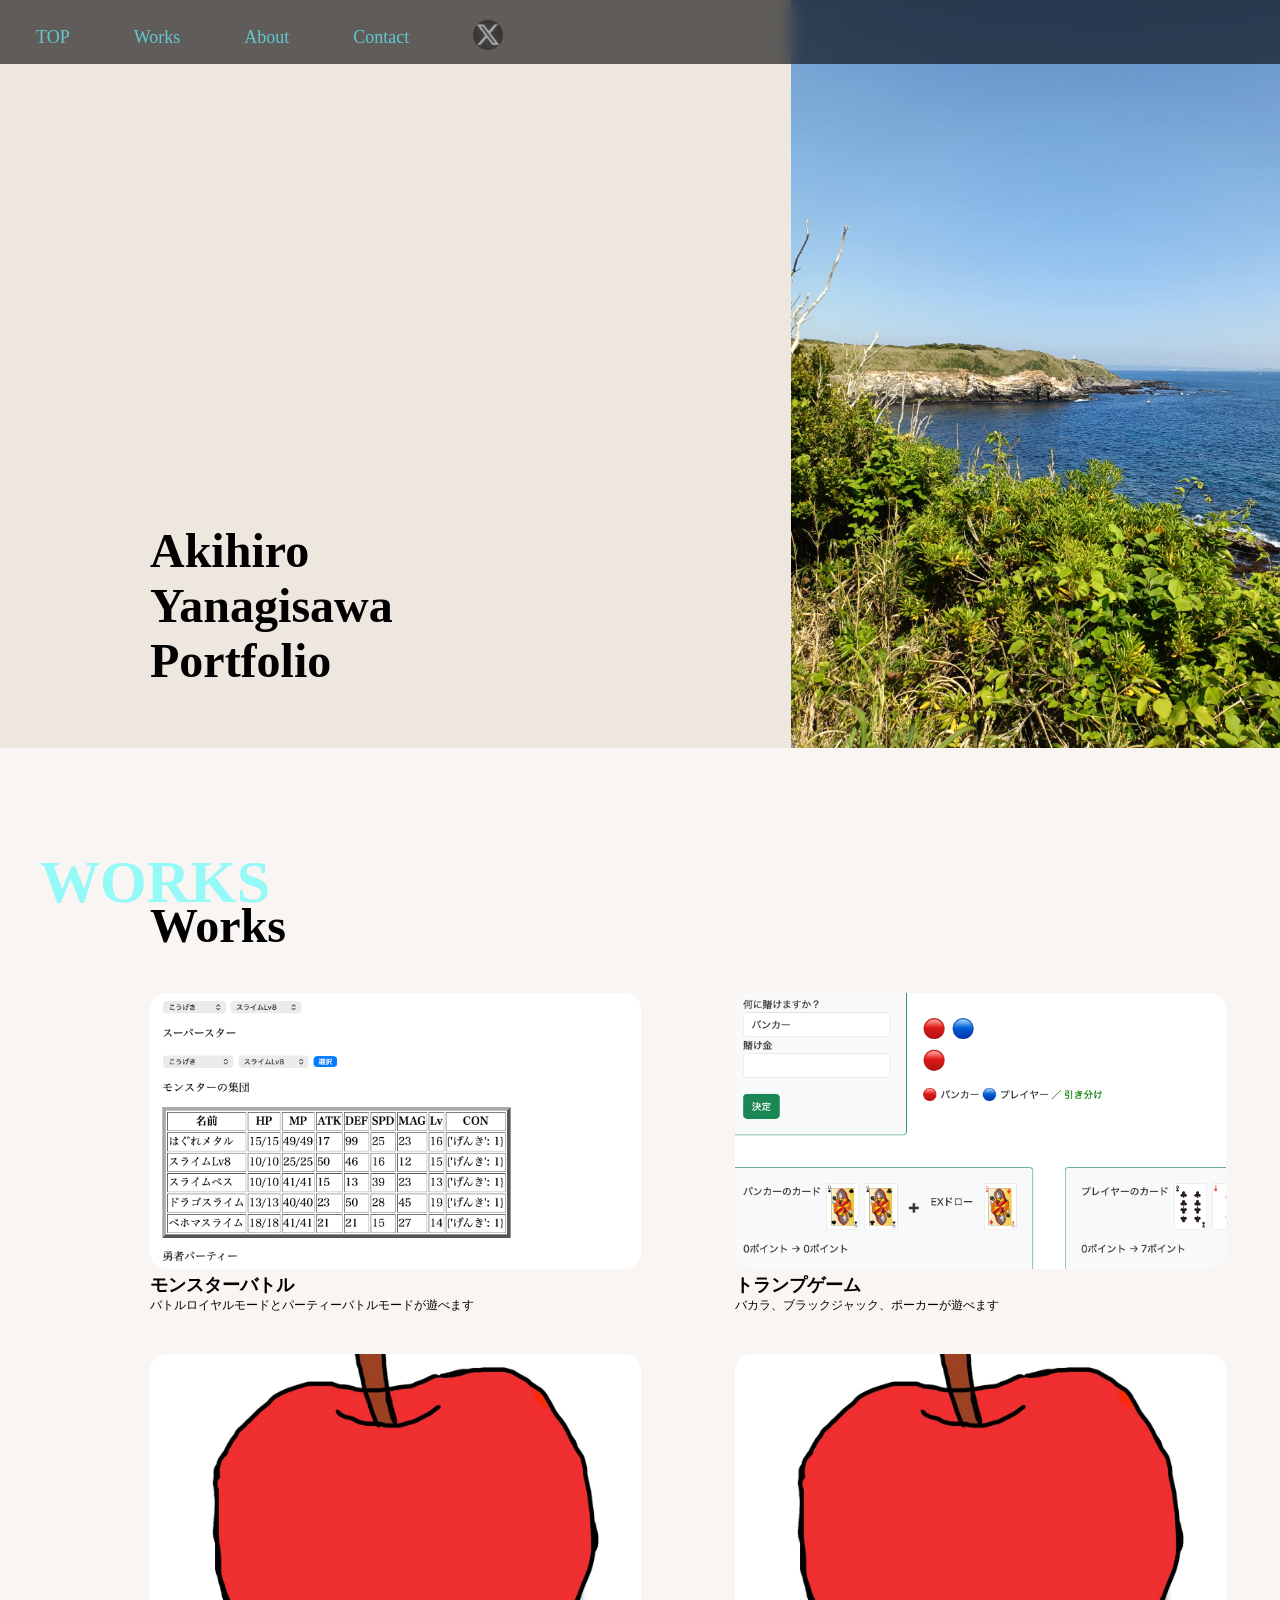
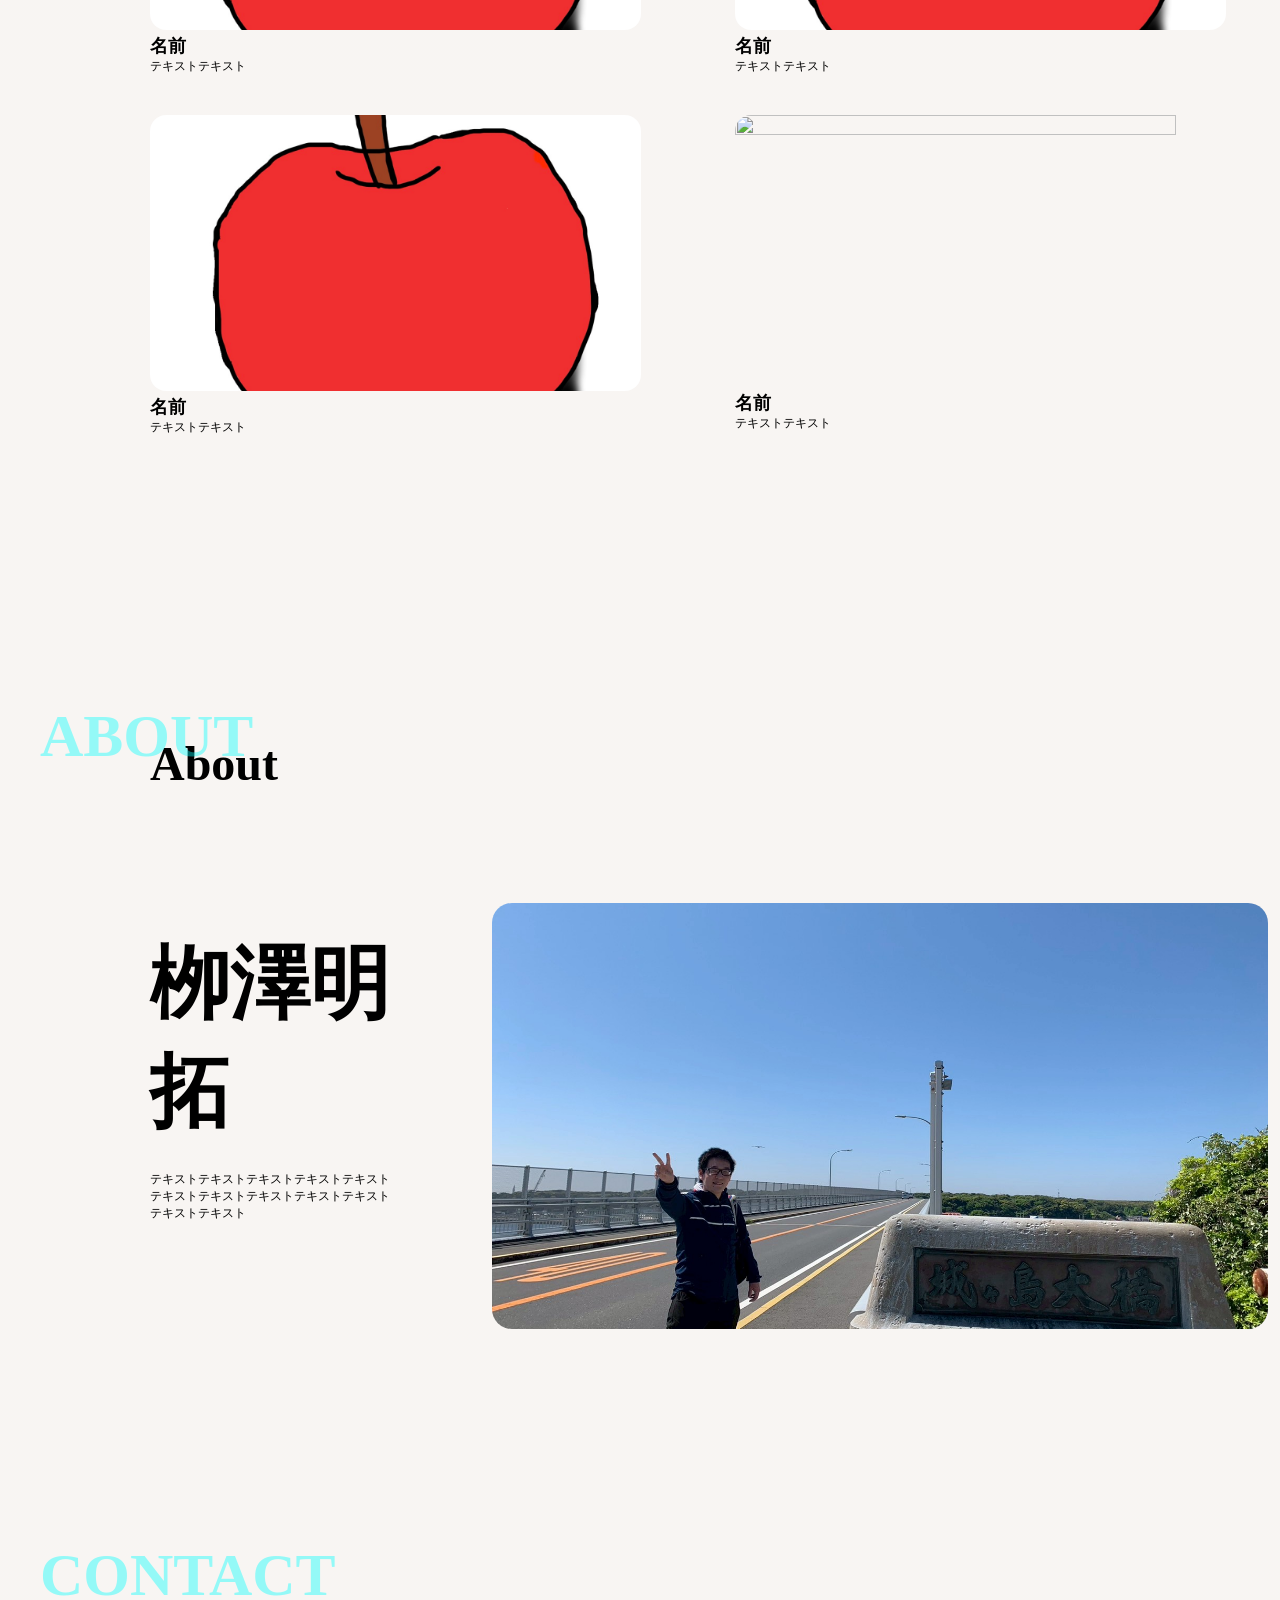
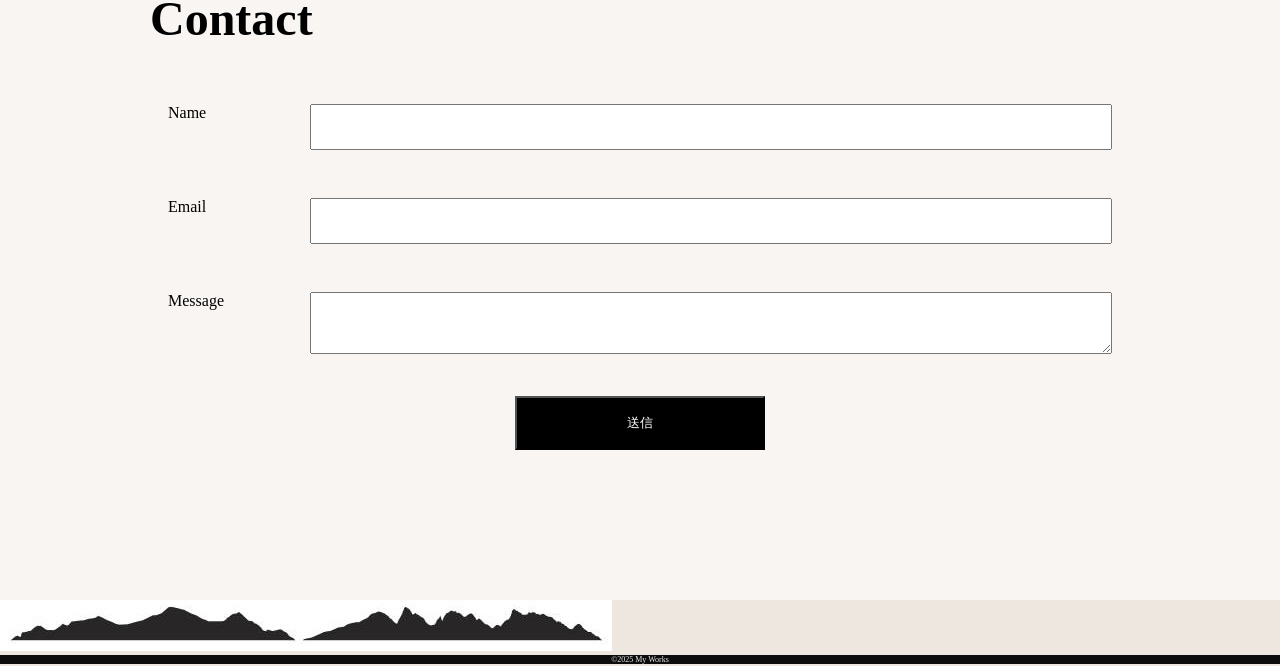
==== index.html @ 8e32cd4e "add my_works 2026/6/5/15:48" ====
<!DOCTYPE html>
<html lang="ja">
<head>
    <meta charset="UTF-8">
    <meta name="viewport" content="width=device-width, initial-scale=1.0">
    <title>Document</title>
    <link rel="stylesheet" href="style.css">
</head>
<body>
    <header>
        <nav>
            <ul>
                <div class="top">
                    <li><a href="#TOP">TOP</a></li>
                </div>
                <div class="works">
                    <li><a href="#WORKS">Works</a></li>
                </div>
                <div class="about">
                    <li><a href="#ABOUT">About</a></li>
                </div>
                <div class="contact">
                    <li><a href="#CONTACT">Contact</a></li>
                </div>
                <div>
                    <li><a href="#" target="_blank"><img src="img/GXt2hyzWMAAvO7R.jpg" alt=""></a></li>
                </div>
            </ul>
        </nav>
    </header>
    <main>
        <div class="main-visual" id="main-visual">
            <h1>Akihiro<br>Yanagisawa<br>Portfolio</h1>
            <img src="img/IMG20250430142106.jpg" alt="">
            
        </div>
        <div class="bg-wrapper">
            <div class="Works fadeIn fadeIn-up scrollin" id="WORKS">
                <h5>WORKS</h5>
                <h2>Works</h2>
                <div class="Works-content">
                    <div class="Works-item fadeIn fadeIn-left scrollin">
                        <a href="https://monster-battle-p2v7.onrender.com" target="_blank"></a>
                        <img src="img/image copy.png" alt="">
                        <h3>モンスターバトル</h3>
                        <p>バトルロイヤルモードとパーティーバトルモードが遊べます</p>
                    </div>
                    <div class="Works-item fadeIn fadeIn-left scrollin">
                        <a href="https://cards-app-6tfq.onrender.com" target="_blank"></a>
                        <img src="img/image.png" alt="">
                        <h3>トランプゲーム</h3>
                        <p>バカラ、ブラックジャック、ポーカーが遊べます</p>
                    </div>
                    <div class="Works-item fadeIn fadeIn-left scrollin">
                        <img src="img/506F97CD-2841-4FAF-911E-D04208996F5A_1_201_a.jpeg" alt="">
                        <h3>名前</h3>
                        <p>テキストテキスト</p>
                    </div>
                    <div class="Works-item fadeIn fadeIn-left scrollin">
                        <img src="img/506F97CD-2841-4FAF-911E-D04208996F5A_1_201_a.jpeg" alt="">
                        <h3>名前</h3>
                        <p>テキストテキスト</p>
                    </div>
                    <div class="Works-item fadeIn fadeIn-left scrollin">
                        <img src="img/506F97CD-2841-4FAF-911E-D04208996F5A_1_201_a.jpeg" alt="">
                        <h3>名前</h3>
                        <p>テキストテキスト</p>
                    </div>
                    <div class="Works-item fadeIn fadeIn-left scrollin">
                        <img src="img/506F97CD-2841-4FAF-911E-D04208996F5A_1_201_a.jpg" alt="">
                        <h3>名前</h3>
                        <p>テキストテキスト</p>
                    </div>
                </div>                      
            </div>
            <div class="About fadeIn fadeIn-up scrollin" id="ABOUT">
                <h5>ABOUT</h5>
                <h2>About</h2>
                <div class="About-content fadeIn fadeIn-up scrollin">
                    <div class="About-content-text">
                        <h4>栁澤明拓</h4>
                        <p>テキストテキストテキストテキストテキストテキストテキストテキストテキストテキストテキストテキスト</p>
                    </div>
                    <img src="img/1747067233507.jpg" alt="">                
                </div>
            </div>
            <div class ="Contact fadeIn fadeIn-up scrollin" id="CONTACT">
                <h5>CONTACT</h5>
                <h2>Contact</h2>
                <div class="contact-inner">
                    <form action="#" method="post">
                        <div class="contact-items">
                            <label for="name">Name</label>
                            <input type="text" name="name" id="name">
                        </div>
                        <div class="contact-items">
                            <label for="email">Email</label>
                            <input type="text" name="email" id="email">
                        </div>
                        <div class="contact-items">
                            <label for="message">Message</label>
                            <textarea name="message" id="message"></textarea>
                        </div>
                        <div class="contact-btn">
                            <input type="submit" value="送信">
                        </div>
                    </form>                
                </div>
            </div>
        </div>
    </main>
    <div>
        <img src="img/9C46F965-A8CF-4ADC-9F6F-3E58FFEF1695_4_5005_c.jpeg" alt="">
    </div>
    <footer>
        <span>©2025 My Works</span>
    </footer>
    <script src="https://code.jquery.com/jquery-3.7.0.min.js" integrity="sha256-2Pmvv0kuTBOenSvLm6bvfBSSHrUJ+3A7x6P5Ebd07/g=" crossorigin="anonymous"></script>
    <script src="portfolio.js" type="text/javascript"></script>
</body>
</html>
---- style.css ----
*{
    margin: 0;
    padding: 0;
    box-sizing: border-box;
    /* これで文字についてるデフォルトの余白を消せる */
}
/* main{
    background-image: url("pr00579.jpg");
    background-size: cover;
    background-position: center;
    background-attachment: fixed;
} */
/* main::before {
    content: "";
    position: fixed;
    inset: 0;
    background: url("pr00579.jpg") center / cover no-repeat;
    z-index: -1;
} */
/* .Works, .About, .Contact {
    background: rgba(0,0,0,0.6);
    backdrop-filter: blur(8px);
} */
/* .bg-wrapper {
    background: url("pr00579.jpg") center / cover no-repeat;
} */
.bg-wrapper {
    background:
      linear-gradient(
        rgba(255,255,255,0.6),
        rgba(255,255,255,0.6)
      ),
      url("pr00579.jpg") center / cover no-repeat;
}
body{
    background: #eee7e0;
    /* background: #cdd9d9; */
}
.main-visual{
    background: none;
    position: relative;
    width: 100%;
    display: flex;
    /* margin-bottom: 150px; */
    @media screen and (max-width: 768px){
        margin-bottom: 60px;
    }
    h1{
        flex: 0 0 61.8%;
        text-align: left;
        align-content: end;
        /* width: 100%; */
        font-size: 48px;
        font-family: caveat;
        margin-bottom: 60px;
        padding-left: 150px;
        @media screen and (max-width: 768px){          
            font-size: 18px;
            position: absolute;
            bottom: 0;
            left: 0;
            z-index: 1;
            padding-left: 40px;
            margin-bottom: 24px;
            color: #ffffff;
            text-shadow: 0 0 20px rgba(0, 0, 0, 1);
            /* background: aqua;
            opacity: 0.5; */
            /* background: rgba(0, 255, 255, 0.7); */
        }
    }
    img{
        flex: 0 0 38.2%;
        width: 100%;
        max-width: 561px;
        object-fit: cover;
        /* padding-right: 100px; */

        @media screen and (max-width: 768px){
            width: 100%;
            max-width: 600px;
            padding: 0;
        }
    }
    
    
}

.Works{
    position: relative;
    padding-top: 150px;
    text-align: left;
    padding-left: 150px;
    margin-bottom: 150px;
    @media screen and (max-width: 768px){
        padding-top: 60px;
        padding-left: 40px;
        margin-bottom: 100px;
    }
    h2{
        font-size: 48px;
        margin-bottom: 40px;
        @media screen and (max-width: 768px){
            font-size: 24px;
        }
    }
    h5{
        position: absolute;
        top: 100px;
        left: 40px;
        font-size: 60px;
        color: aqua;
        opacity: 0.4;
        @media screen and (max-width: 768px){
            font-size: 48px;
            top: 20px;
            left: -12px;
        }
    }

}
.Works-content{
    width: 100%;
    max-width: 1280px;
    display: grid;
    grid-template-columns: repeat(2,1fr);
    gap: 40px;
    @media screen and (max-width: 768px){
        display: flex;
        flex-direction: column;
    }
}
.Works-item{
    width: 100%;
    text-align: left;
    h3{
        font-size: 18px;
    }
    img{
        width: 90%;
        aspect-ratio: 16/9;
        object-fit: cover;
        border-radius: 16px;
        transition: 0.5s;
        @media screen and (max-width: 768px){
            width: 75%;
        }
    }
    img:hover{
        width: 92%;
        @media screen and (max-width: 768px){
            width: 80%;
        }
        /* @media screen and (max-width: 768px){
            width: ;
        } */
    }
    p{
        font-size: 12px;
    }
    a{
        position: absolute;
        inset: 0;
        text-decoration: none;
    }
}
.About{
    position: relative;
    padding-top: 150px;
    text-align: left;
    padding-left: 150px;
    margin-bottom: 100px;
    @media screen and (max-width: 768px){
        padding-top: 80px;
        padding-left: 40px;
        padding-right: 40px;
    }
    h2{
        font-size: 48px;
        @media screen and (max-width: 768px){
            font-size: 24px;
        }
    }
    h5{
        position: absolute;
        top: 120px;
        left: 40px;
        font-size: 60px;
        color: aqua;
        opacity: 0.4;
        line-height: 1;
        @media screen and (max-width: 768px){
            font-size: 48px;
            top: 52px;
            left: -12px;
        }
    }
}
.About-content{
    padding-top: 100px;
    width: 100%;
    max-width: 1280px;
    display: flex;
    gap: 80px;
    /* h4{  
        font-size: 80px;
    }
    p{        
        font-size: 12px;
    } */
    @media screen and (max-width: 768px){
        display: contents;
        padding-top: 40px;
        /* gap: 100px; */
    }
    img{
        padding: 12px;
        width: 100%;
        max-width: 800px;
        aspect-ratio: 16/9;
        object-fit: cover;
        border-radius: 32px;
        @media screen and (max-width: 768px){
            width: 100%;
            max-width: 600px;
        }
    }
}
.About-content-text{
    /* margin-top: -40px; */
    gap: 8px;
    h4{
        padding-top: 40px;
        font-size: 80px;
        @media screen and (max-width: 768px){
            padding-top: 24px;
            font-size: 20px;
        }
    }
    p{
        padding-top: 24px;
        /* text-align: left; */
        font-size: 12px;
        @media screen and (max-width: 768px){
            margin-bottom: 40px;
        }
    }
}
.Contact{
    position: relative;
    padding-top: 150px;
    text-align: left;
    padding-left: 150px;
    /* margin-bottom: 150px; */
    padding-bottom: 150px;
    padding-right: 150px;
    /* width: 92%; */
    max-width: 1600px;
    margin: 0 auto;
    @media screen and (max-width: 768px){
        padding-top: 60px;
        padding-left: 40px;
        padding-right: 40px;
    }
    h2{
        font-size: 48px;
        margin-bottom: 40px;
        @media screen and (max-width: 768px){
            font-size: 24px;
            margin-bottom: 12px;
        }
    }
    h5{
        position: absolute;
        top: 100px;
        left: 40px;
        font-size: 60px;
        color: aqua;
        opacity: 0.4;
        @media screen and (max-width: 768px){
            font-size: 48px;
            top: 20px;
            left: -12px;
        }
    }
}
.contact-items{
    padding: 18px;
    width: 100%;
    display: flex;
    margin-bottom: 12px;
    label{
        width: 15%;
    }
    input, textarea{
        width: 85%;
        padding: 12px;
        font-size: 16px;
        @media screen and (max-width: 768px){
            font-size: 8px;
            padding: 8px;
        }
    }
    textarea{
        resize: vertical;
    }
    @media screen and (max-width: 768px){
        flex-direction: column;
        label, input, textarea{
            width: 100%;
        }
    }
}
.contact-btn{
    margin-top: 24px;
    display: flex;
    justify-content: center;
    input{
        width: 25%;
        min-width: 250px;
        background: #000000;
        color: #ffffff;
        padding: 16px 0;

        transition: .2s;
        &:hover{
            color: #000000;
            background: #ffffff;
        }
    }
}

header{
    padding-top: 20px;
    padding-left: 36px;
    position: fixed;
    top: 0;
    left: 0;
    width: 100%;
    height: 64px;
    background: rgba(0, 0, 0, 0.6);
    backdrop-filter: blur(8px);
    z-index: 2;
    @media screen and (max-width: 768px){
        padding-top: 8px;
        padding-left: 12px;
    }
    nav{
        ul{
            display: flex;
            gap: 64px;
            list-style: none;
            align-items: center;           
            a{
                font-size: 18px;
                color: #64d2dc;
                opacity: 0.9;
                text-decoration: none;
                transition: font-size 0.5s;
                @media screen and (max-width: 768px){
                    font-size: 12px;
                }
            }
            a:hover{
                font-size: 24px;
            }
            img{
                width: 30px;
                border-radius: 16px;
                object-fit: cover;
                opacity: 0.5;
                transition: 0.3s;
            }
            img:hover{
                width: 36px;
            }
            @media screen and (max-width: 768px){
                gap: 20px;
                font-size: 20px;
            }

        }
    }
}



footer{
    width: 100%;
    background: #0c0c0c;
    text-align: center;
    font-size: 8px;
    color: #e9e9e9;
    /* margin-top: 160px; */
}

/* スクロールCSS */
.fadeIn {
	opacity: 0;
	transition-duration: 1000ms;
	transition-property: opacity, transform;
}

.fadeIn-up {
	transform: translate(0, 50px);
}

.fadeIn-down {
	transform: translate(0, -50px);
}

.fadeIn-left {
	transform: translate(-50px, 0);
}

.fadeIn-right {
	transform: translate(50px, 0);
}

.fadeIn.scrollin {
	opacity : 1;
	transform : translate(0, 0);
}

/* スクロールアニメーション */

.clipTo{
	transition-duration: 1000ms;
	transition-property: clip-path;
	transition-timing-function: cubic-bezier(.49,-.01,.01,.72);
}

.clipTo-right {
	clip-path: inset(0 100% 0 0);
}

.clipTo-bottom {
	clip-path: inset(0 0 100% 0);
}

.clipTo-left {
	clip-path: inset(0 0 0 100%);
}

.clipTo-top {
	clip-path: inset(100% 0 0 0);
}

.clipTo.scrollin {
	clip-path: inset(0 0 0 0);
}
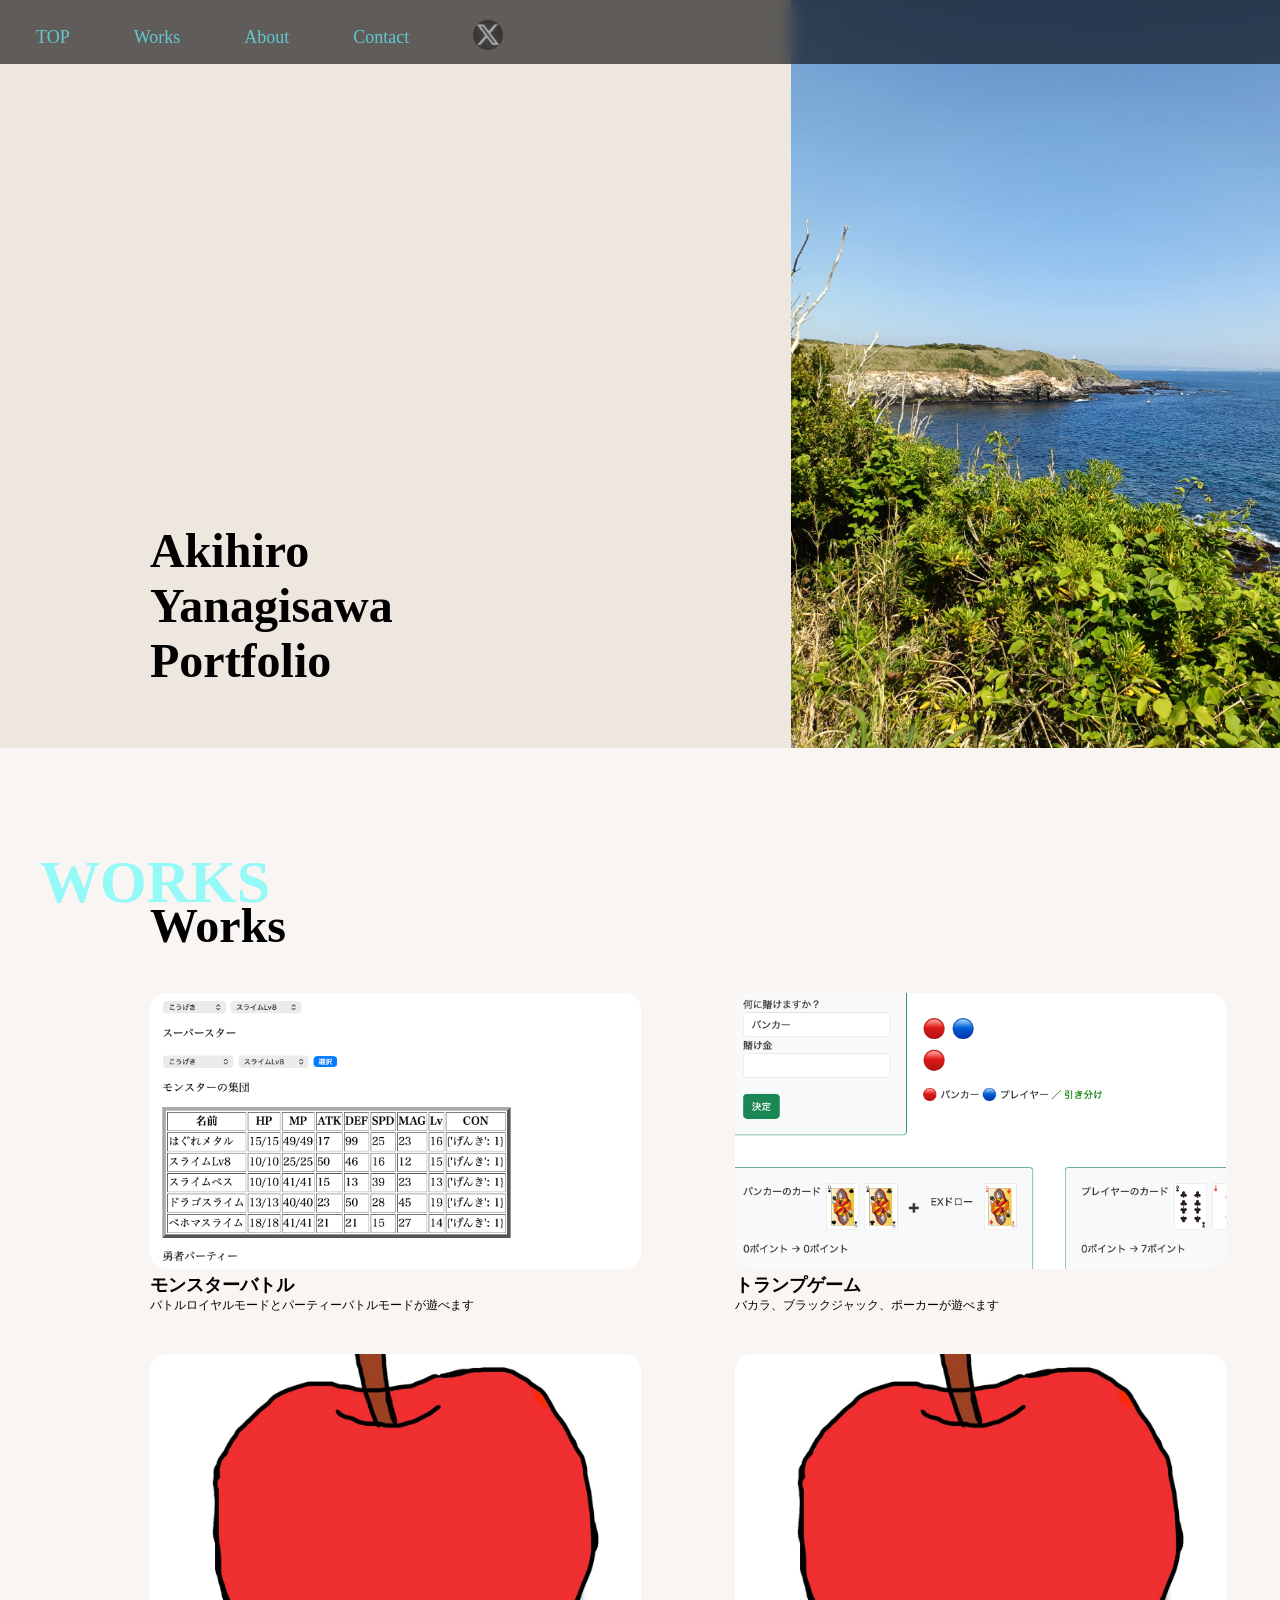
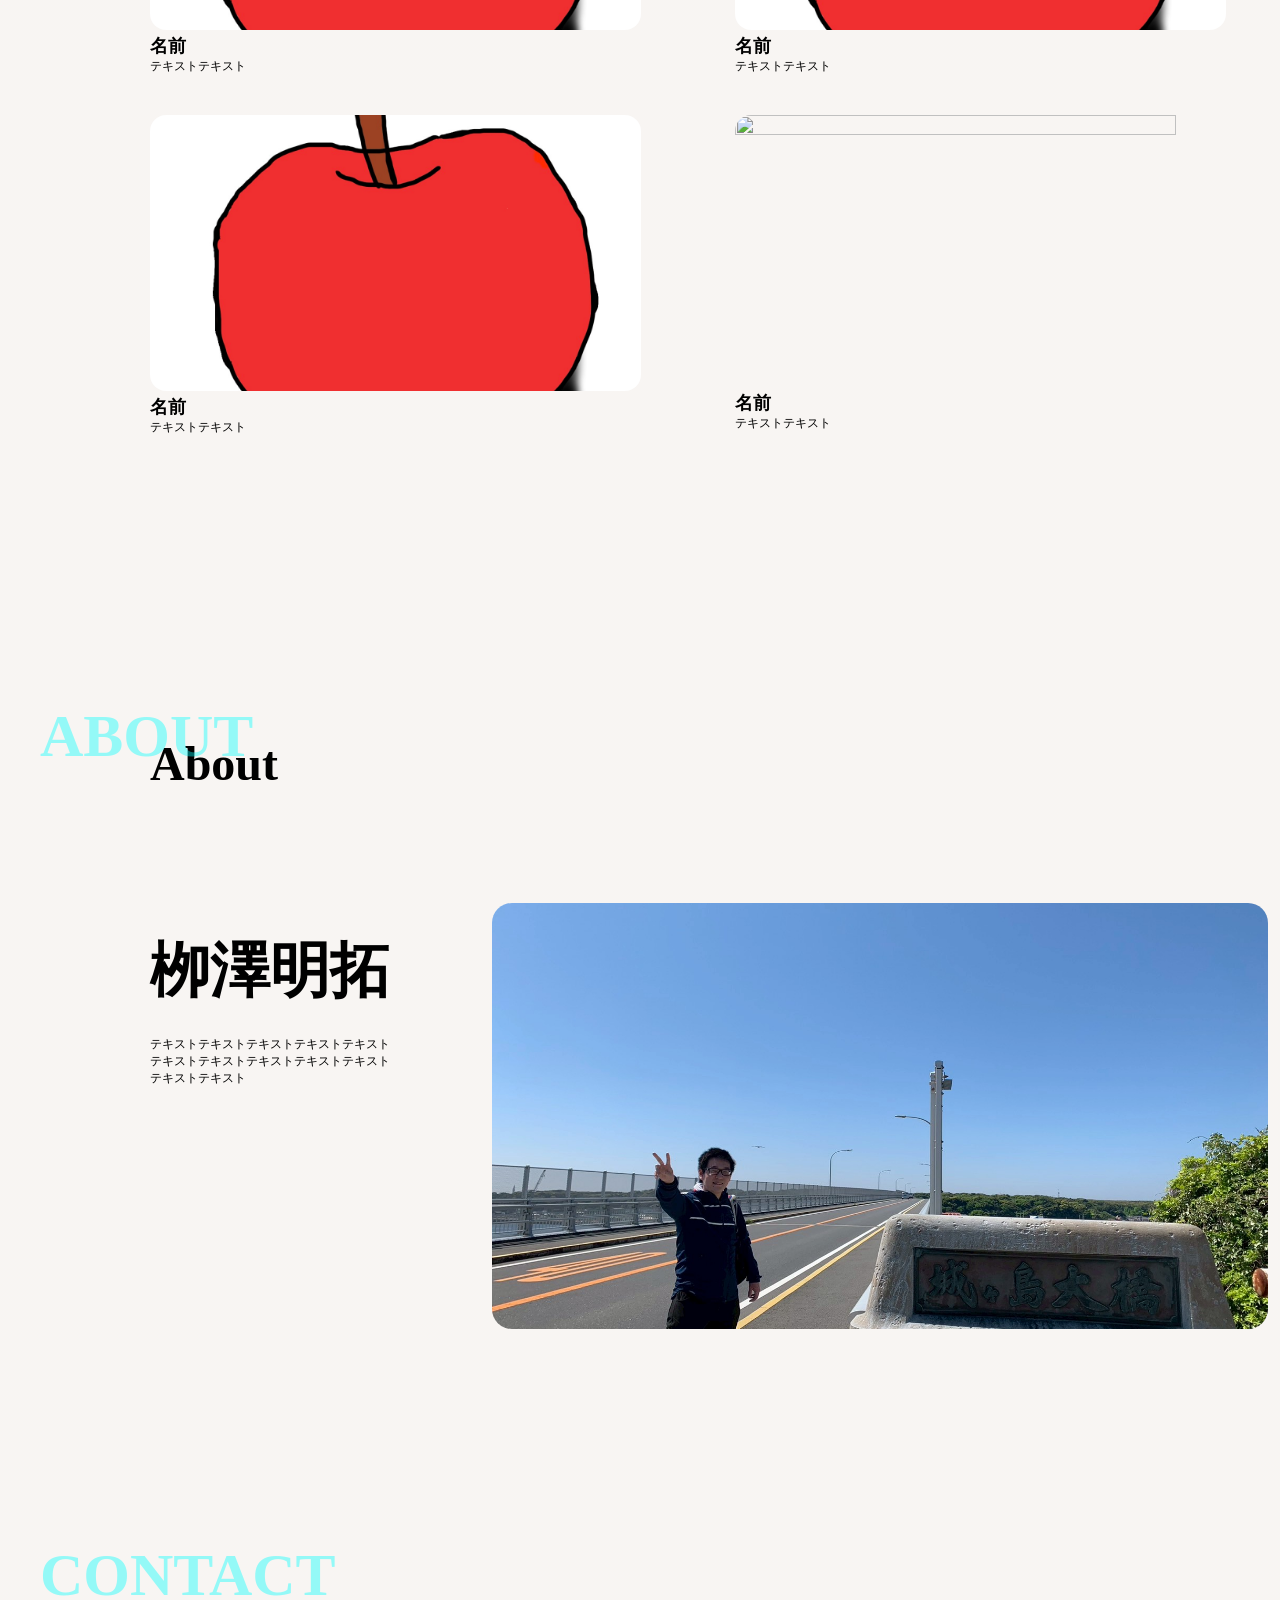
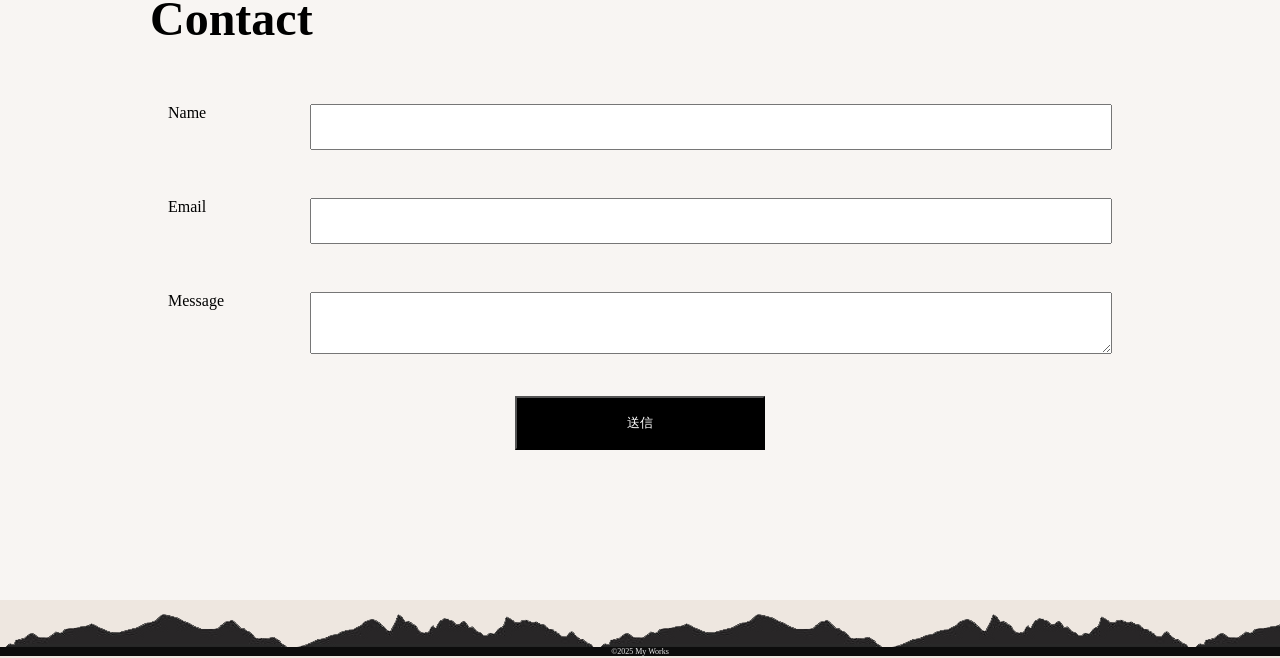
==== commit fafc0030: "add footer_img 2026/6/6/13:38" ====
--- a/index.html
+++ b/index.html
@@ -109,8 +109,10 @@
             </div>
         </div>
     </main>
-    <div>
-        <img src="img/9C46F965-A8CF-4ADC-9F6F-3E58FFEF1695_4_5005_c.jpeg" alt="">
+    <div id="footer-img">
+        <img src="img/Mts.png" alt="">
+        <img src="img/Mts.png" alt="">
+        <img src="img/Mts.png" alt="">
     </div>
     <footer>
         <span>©2025 My Works</span>
--- a/style.css
+++ b/style.css
@@ -231,7 +231,7 @@
     gap: 8px;
     h4{
         padding-top: 40px;
-        font-size: 80px;
+        font-size: 60px;
         @media screen and (max-width: 768px){
             padding-top: 24px;
             font-size: 20px;
@@ -383,7 +383,17 @@
     }
 }
 
-
+#footer-img{
+    width: 100%;
+    display: flex;
+    line-height: 0;
+    img{
+        width: 100%;
+        /* height: 300px; */
+        object-fit: cover;
+        display: block;
+    }
+}
 
 footer{
     width: 100%;
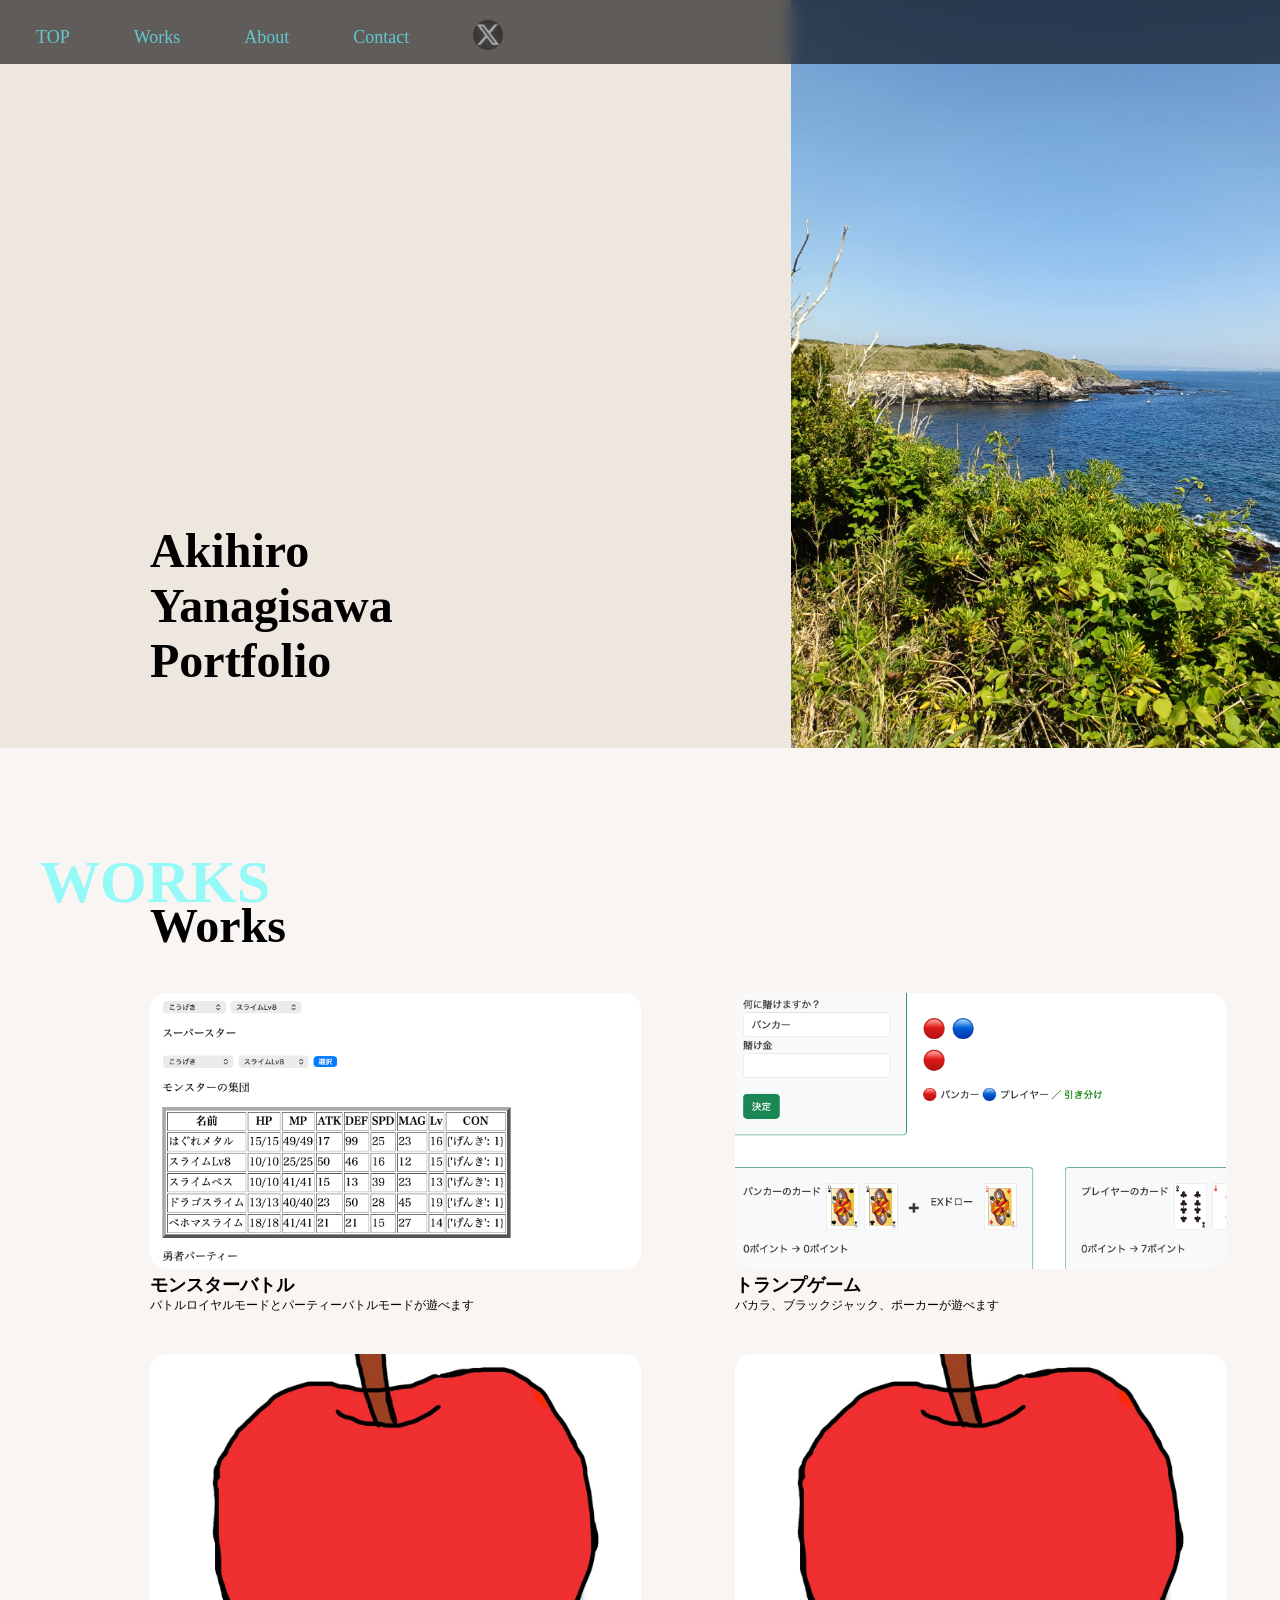
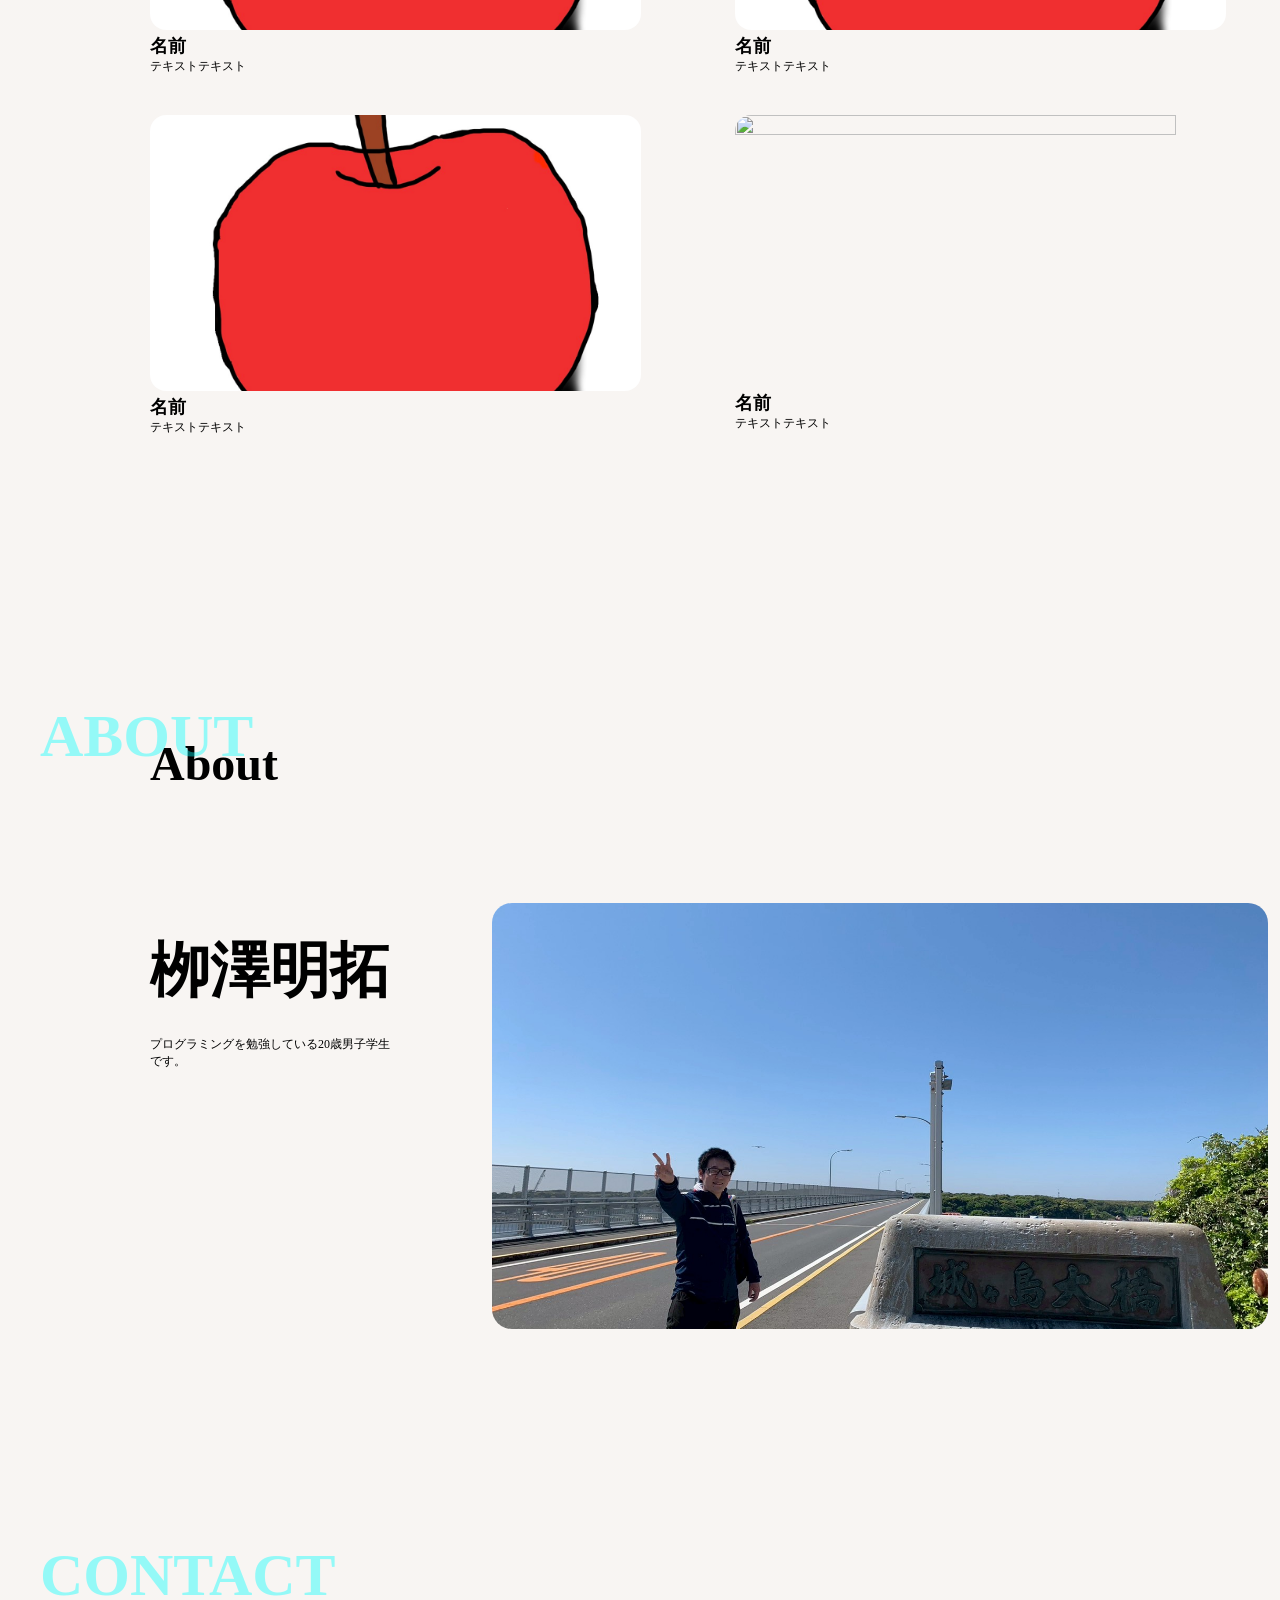
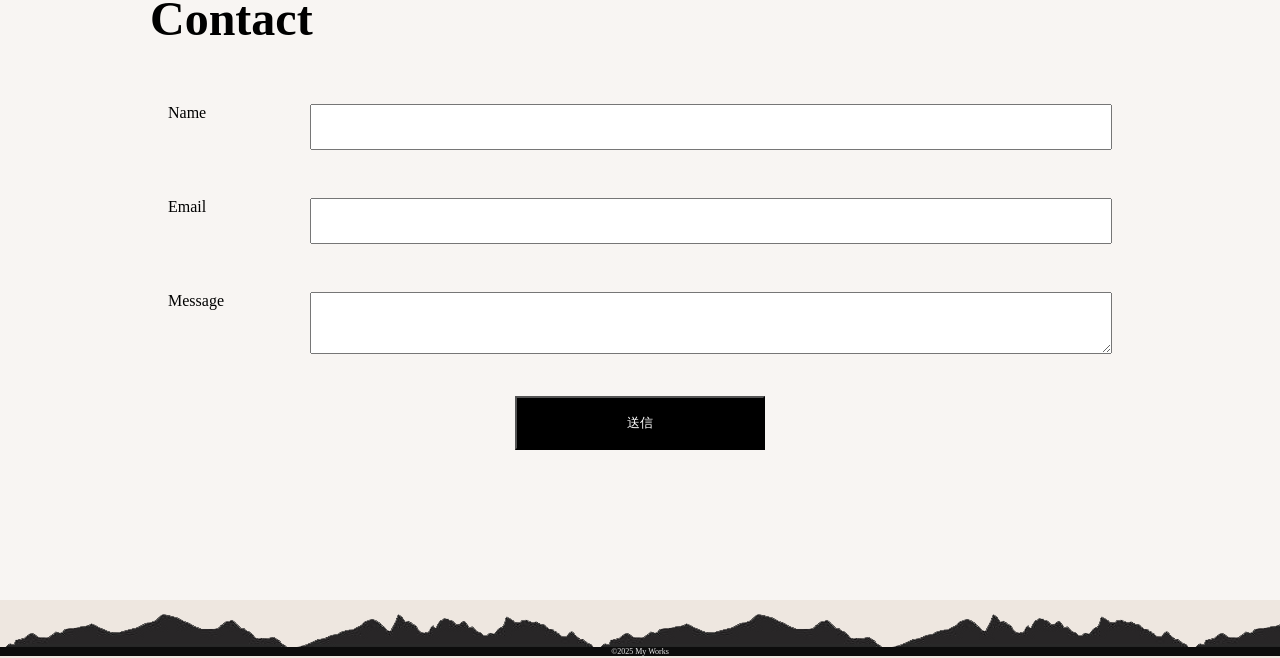
==== commit 5ddeabd3: "add some introduction 2026/6/9/16:41" ====
--- a/index.html
+++ b/index.html
@@ -79,7 +79,7 @@
                 <div class="About-content fadeIn fadeIn-up scrollin">
                     <div class="About-content-text">
                         <h4>栁澤明拓</h4>
-                        <p>テキストテキストテキストテキストテキストテキストテキストテキストテキストテキストテキストテキスト</p>
+                        <p>プログラミングを勉強している20歳男子学生です。</p>
                     </div>
                     <img src="img/1747067233507.jpg" alt="">                
                 </div>
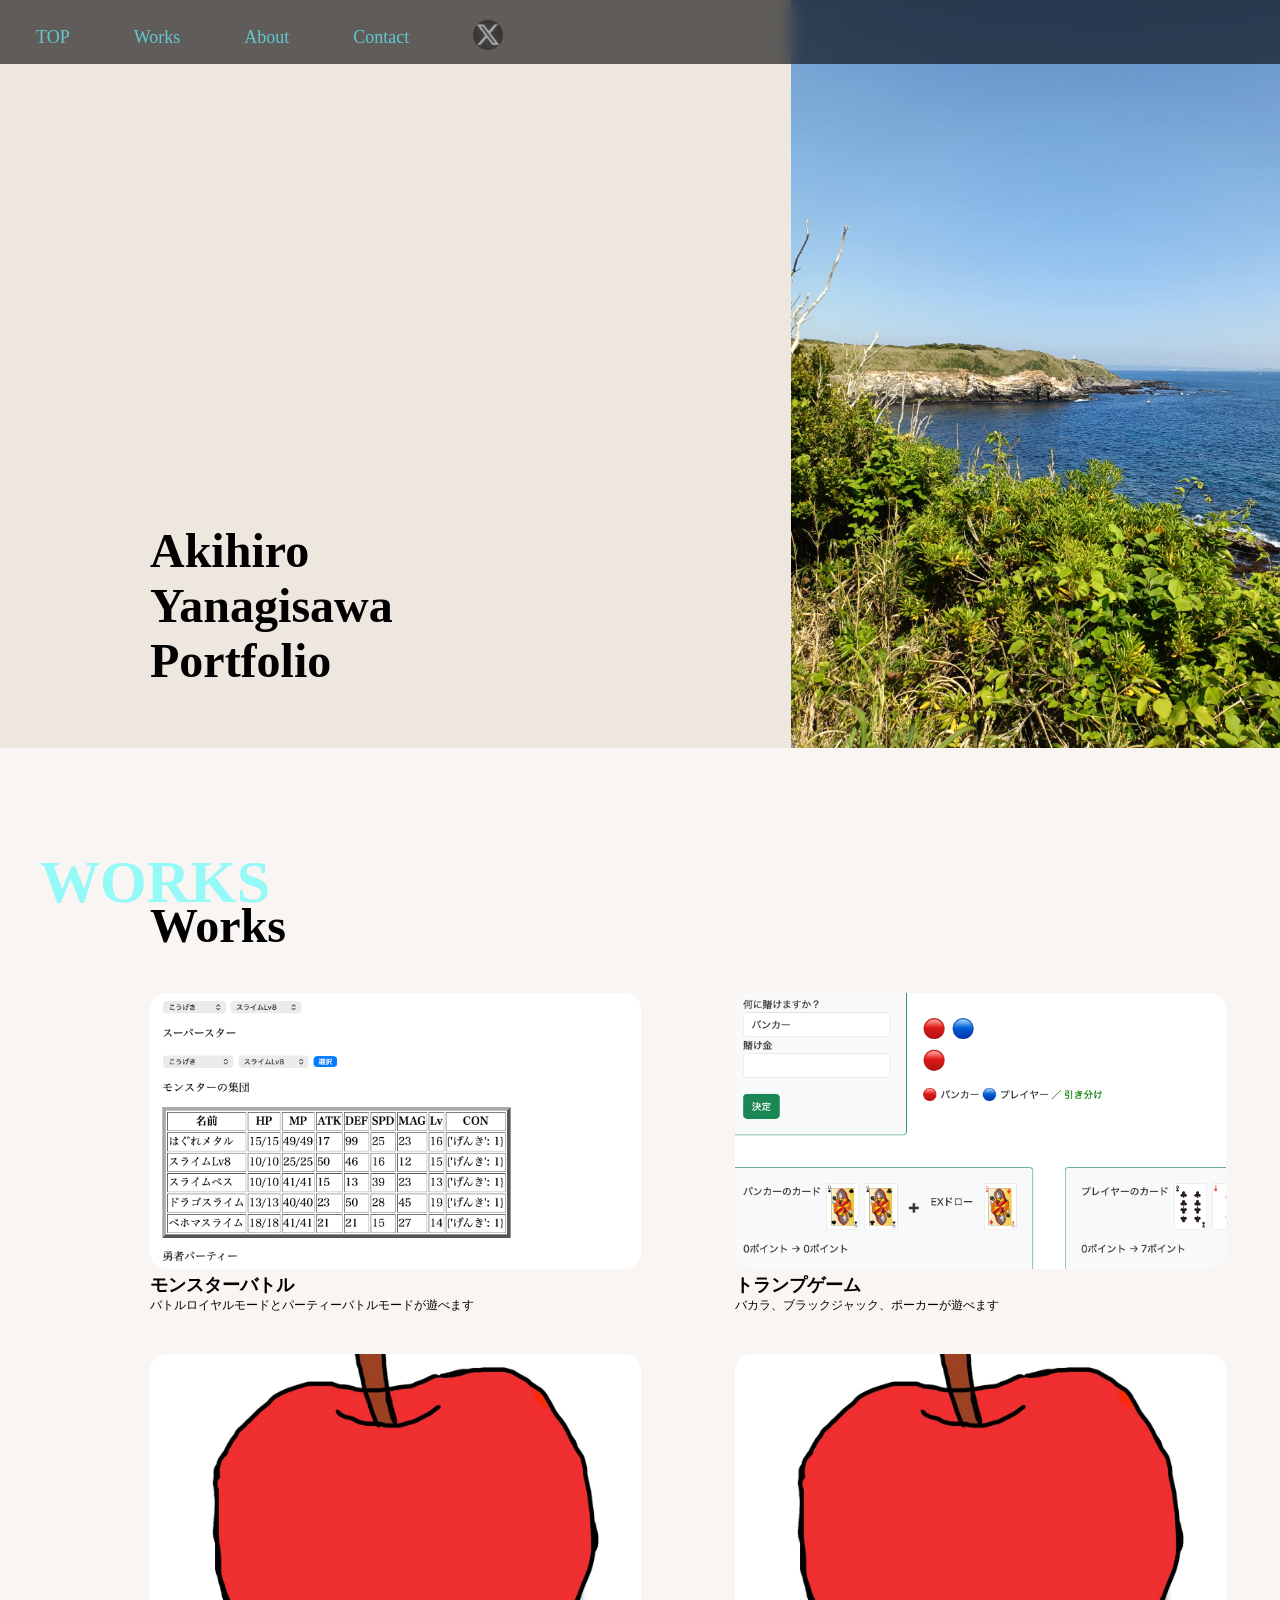
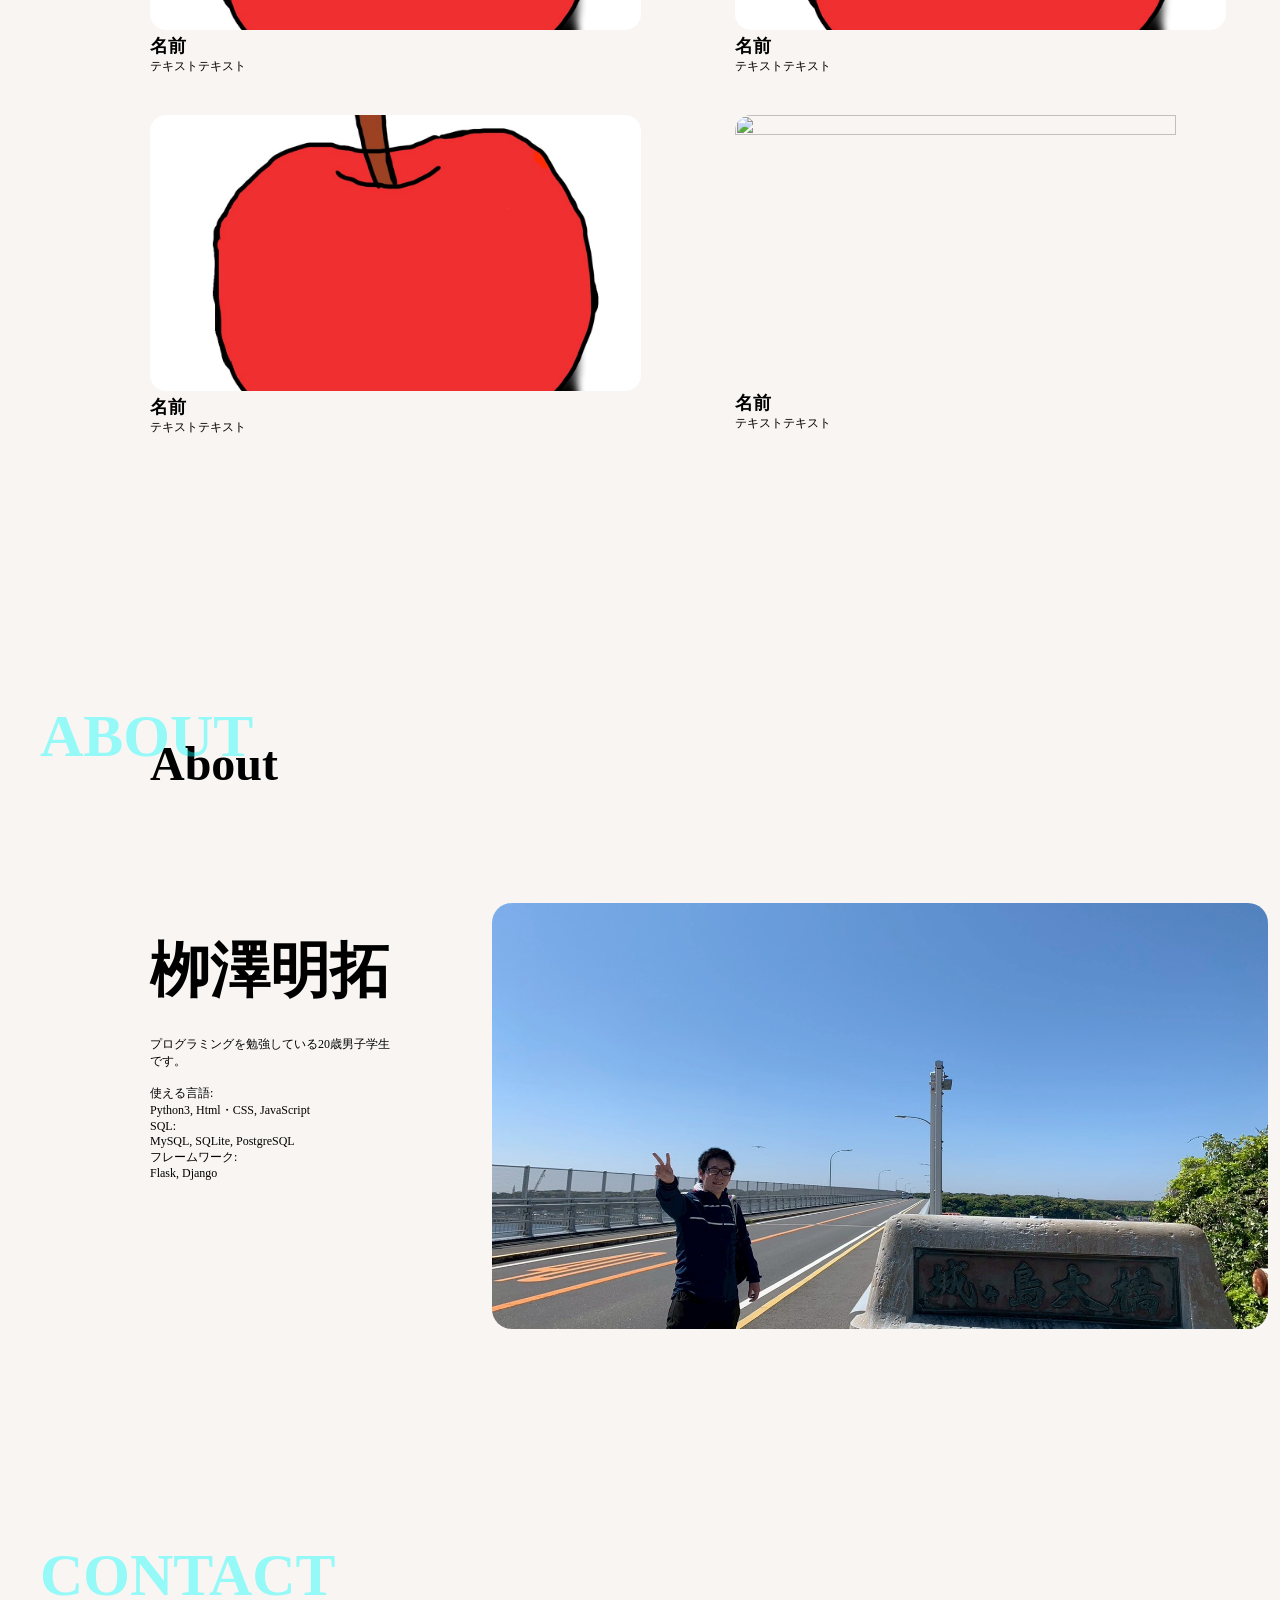
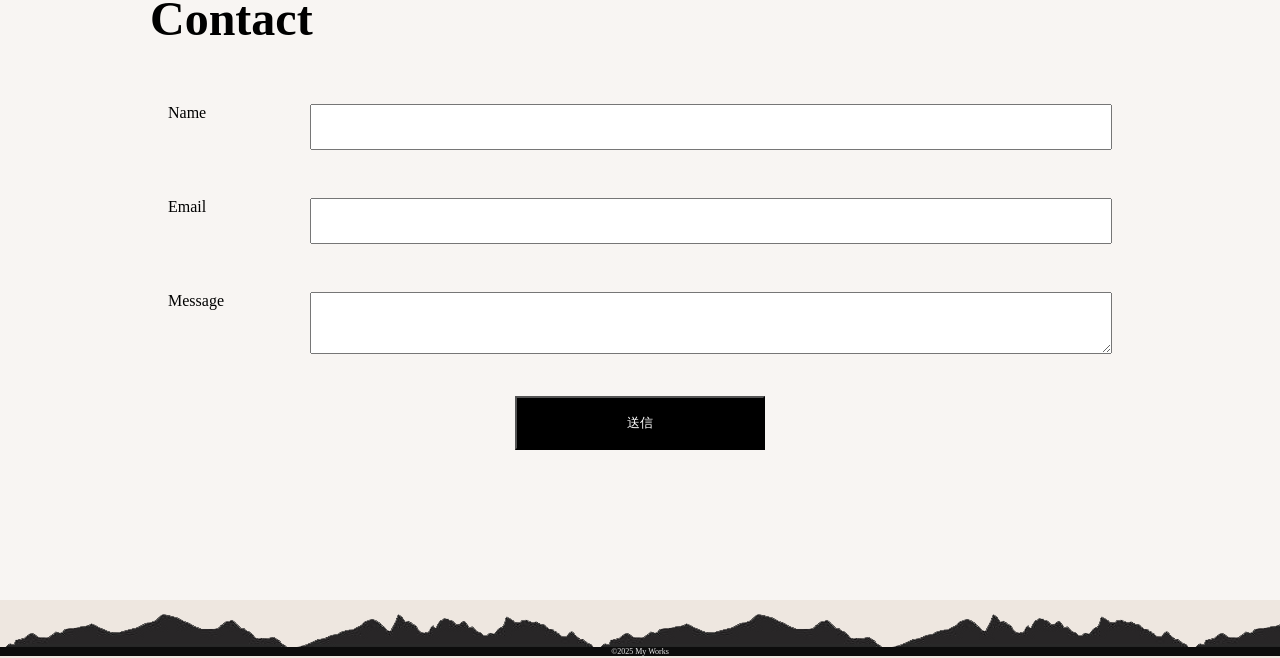
==== commit b71cc5ae: "add introduction 2026/6/24/14:02" ====
--- a/index.html
+++ b/index.html
@@ -40,13 +40,15 @@
                 <h2>Works</h2>
                 <div class="Works-content">
                     <div class="Works-item fadeIn fadeIn-left scrollin">
-                        <a href="https://monster-battle-p2v7.onrender.com" target="_blank"></a>
+                        <a href="works_content.html?id=monster-battle"></a>
+                        <!-- <a href="https://monster-battle-p2v7.onrender.com" target="_blank"></a> -->
                         <img src="img/image copy.png" alt="">
                         <h3>モンスターバトル</h3>
                         <p>バトルロイヤルモードとパーティーバトルモードが遊べます</p>
                     </div>
                     <div class="Works-item fadeIn fadeIn-left scrollin">
-                        <a href="https://cards-app-6tfq.onrender.com" target="_blank"></a>
+                        <a href="works_content.html?id=cards-app"></a>
+                        <!-- <a href="https://cards-app-6tfq.onrender.com" target="_blank"></a> -->
                         <img src="img/image.png" alt="">
                         <h3>トランプゲーム</h3>
                         <p>バカラ、ブラックジャック、ポーカーが遊べます</p>
@@ -79,7 +81,16 @@
                 <div class="About-content fadeIn fadeIn-up scrollin">
                     <div class="About-content-text">
                         <h4>栁澤明拓</h4>
-                        <p>プログラミングを勉強している20歳男子学生です。</p>
+                        <p>
+                            プログラミングを勉強している20歳男子学生です。<br>
+                            <br>
+                            使える言語:<br>
+                            Python3, Html・CSS, JavaScript<br>
+                            SQL:<br>
+                            MySQL, SQLite, PostgreSQL<br>
+                            フレームワーク:<br>
+                            Flask, Django<br>
+                        </p>
                     </div>
                     <img src="img/1747067233507.jpg" alt="">                
                 </div>
--- a/style.css
+++ b/style.css
@@ -164,6 +164,24 @@
         text-decoration: none;
     }
 }
+
+.works-title{
+    width: 100%;
+    padding: 50px;
+}
+.works
+.works-discription{
+    width: 100%;
+    padding: 20px;
+}
+.works-img{
+    width: 100%;
+}
+.works-link{
+    text-decoration: none;
+}
+
+
 .About{
     position: relative;
     padding-top: 150px;
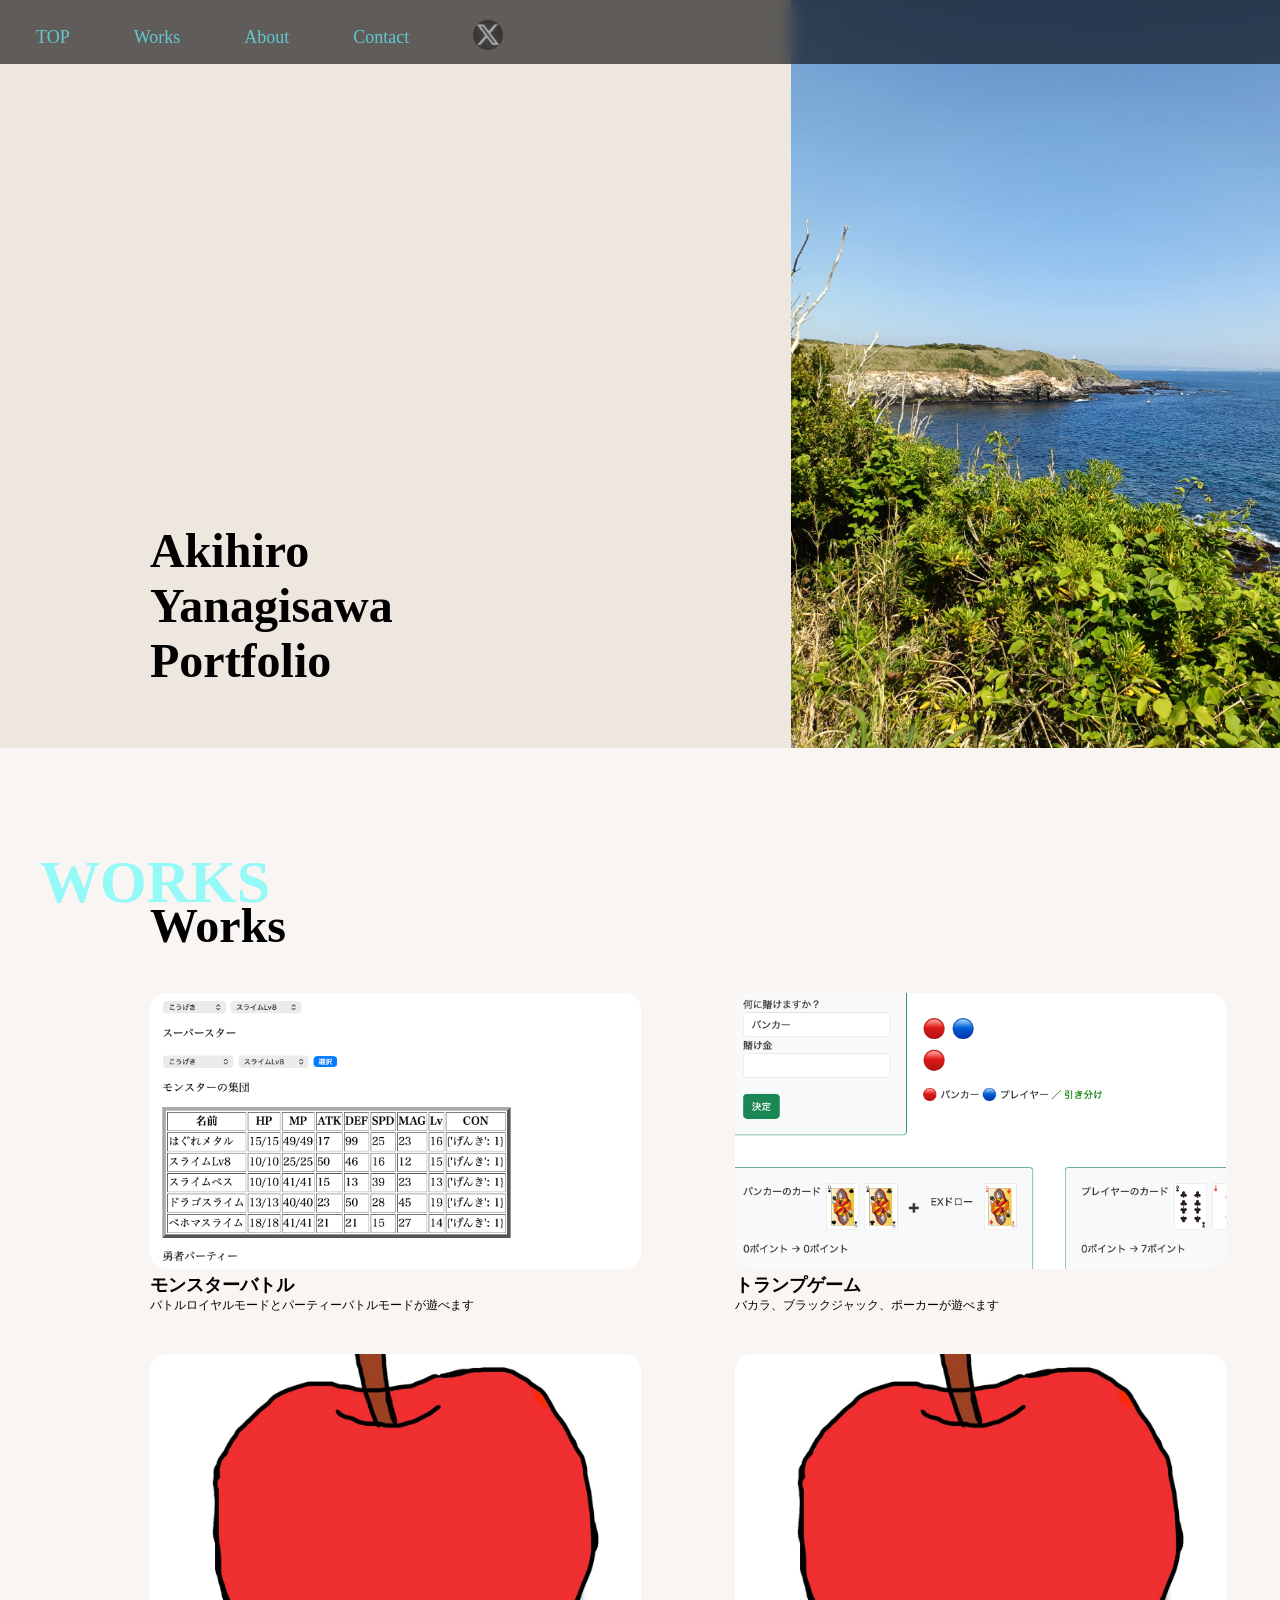
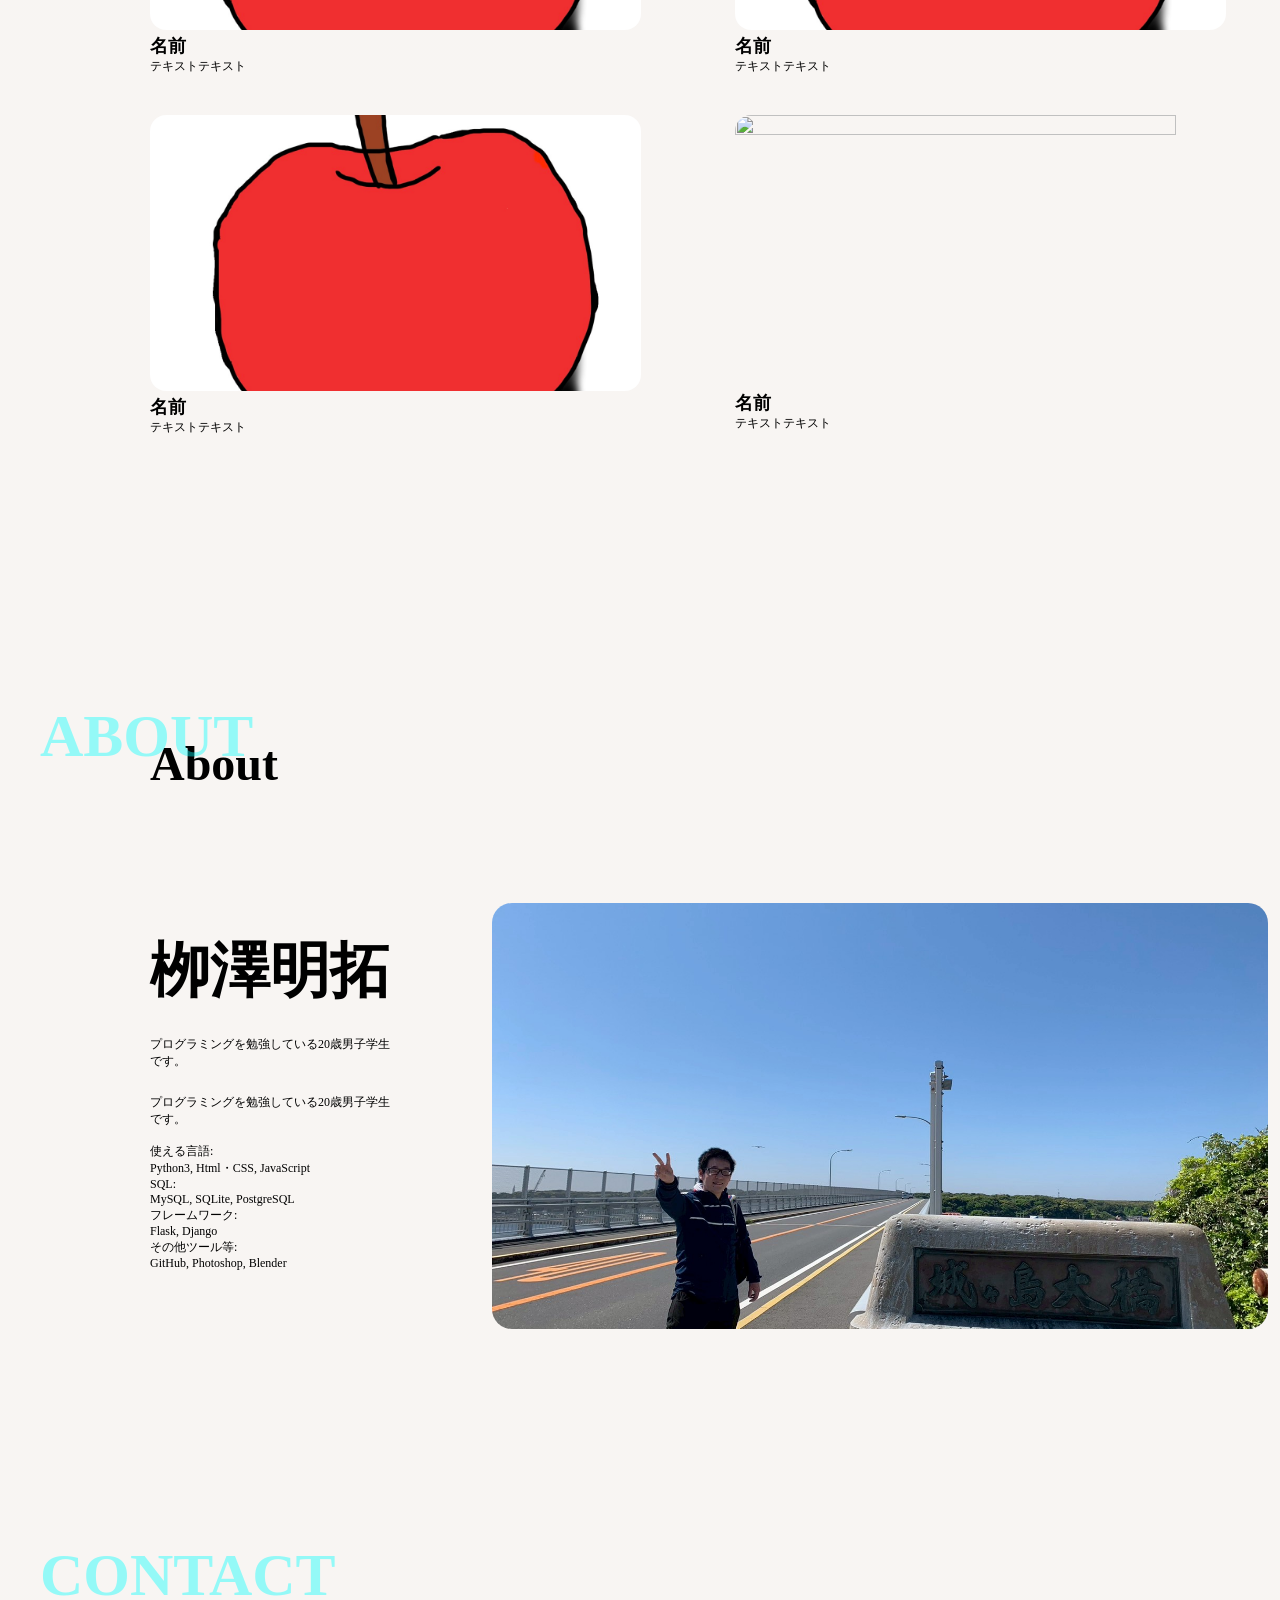
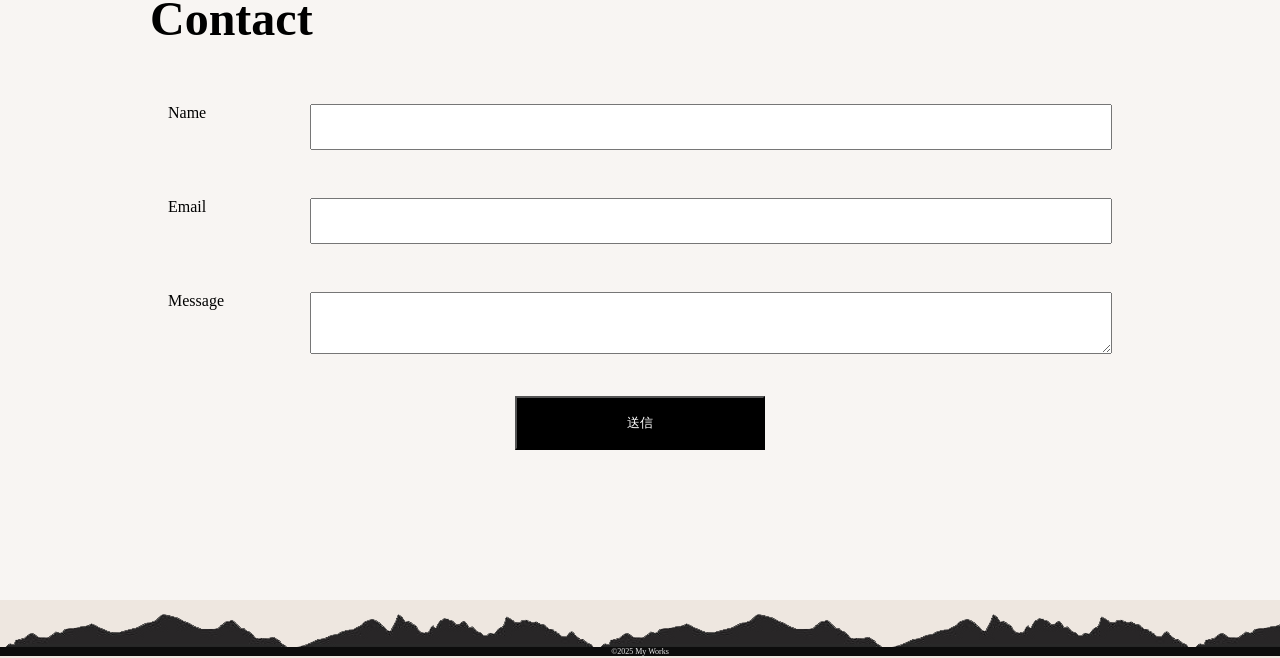
==== commit 6e3b14e1: "add discription 2026/7/1/15:03" ====
--- a/index.html
+++ b/index.html
@@ -81,6 +81,7 @@
                 <div class="About-content fadeIn fadeIn-up scrollin">
                     <div class="About-content-text">
                         <h4>栁澤明拓</h4>
+                        <p id="catch">プログラミングを勉強している20歳男子学生です。</p>
                         <p>
                             プログラミングを勉強している20歳男子学生です。<br>
                             <br>
@@ -90,6 +91,8 @@
                             MySQL, SQLite, PostgreSQL<br>
                             フレームワーク:<br>
                             Flask, Django<br>
+                            その他ツール等:<br>
+                            GitHub, Photoshop, Blender
                         </p>
                     </div>
                     <img src="img/1747067233507.jpg" alt="">                
--- a/style.css
+++ b/style.css
@@ -166,21 +166,88 @@
 }
 
 .works-title{
-    width: 100%;
-    padding: 50px;
-}
-.works
-.works-discription{
+    margin-top: 100px;
+    width: 100%;
+    padding-left: 50px;
+    /* padding: 50px; */
+    /* h2{
+        font-size: 48px;
+        @media screen and (max-width: 768px){
+            font-size: 24px;
+        }
+    } */
+    /* h5{
+        position: absolute;
+        top: 120px;
+        left: 40px;
+        font-size: 60px;
+        color: aqua;
+        opacity: 0.4;
+        line-height: 1;
+        @media screen and (max-width: 768px){
+            font-size: 48px;
+            top: 52px;
+            left: -12px;
+        }
+    } */
+}
+h2.works-title{
+    padding-left: 80px;
+    font-size: 48px;
+    @media screen and (max-width: 768px){
+        font-size: 24px;
+    }
+}
+h5.works-title{
+    position: absolute;
+    top: -20px;
+    left: 0px;
+    font-size: 60px;
+    color: aqua;
+    opacity: 0.4;
+    line-height: 1;
+    @media screen and (max-width: 768px){
+        font-size: 48px;
+        top: 52px;
+        left: -12px;
+    }
+}
+
+.works-contents-group{
+    padding-top: 20px;
+    padding-left: 20px;
+    margin-bottom: 100px;
+    display: flex;
+}
+
+#works-discription{
     width: 100%;
     padding: 20px;
 }
-.works-img{
-    width: 100%;
-}
-.works-link{
+
+#works-img{
+    width: 100%;
+    padding: 20px;
+    object-fit: cover;
+    img{
+        width: 100%;
+        object-fit: cover;
+        border-radius: 16px;
+    }
+}
+
+#works-link{
+    padding: 20px;
+}
+#works-link a {
     text-decoration: none;
 }
 
+.works-text{
+    background: #eee7e0;
+    width: 100%;
+    padding: 20px;
+}
 
 .About{
     position: relative;
@@ -214,6 +281,7 @@
         }
     }
 }
+
 .About-content{
     padding-top: 100px;
     width: 100%;
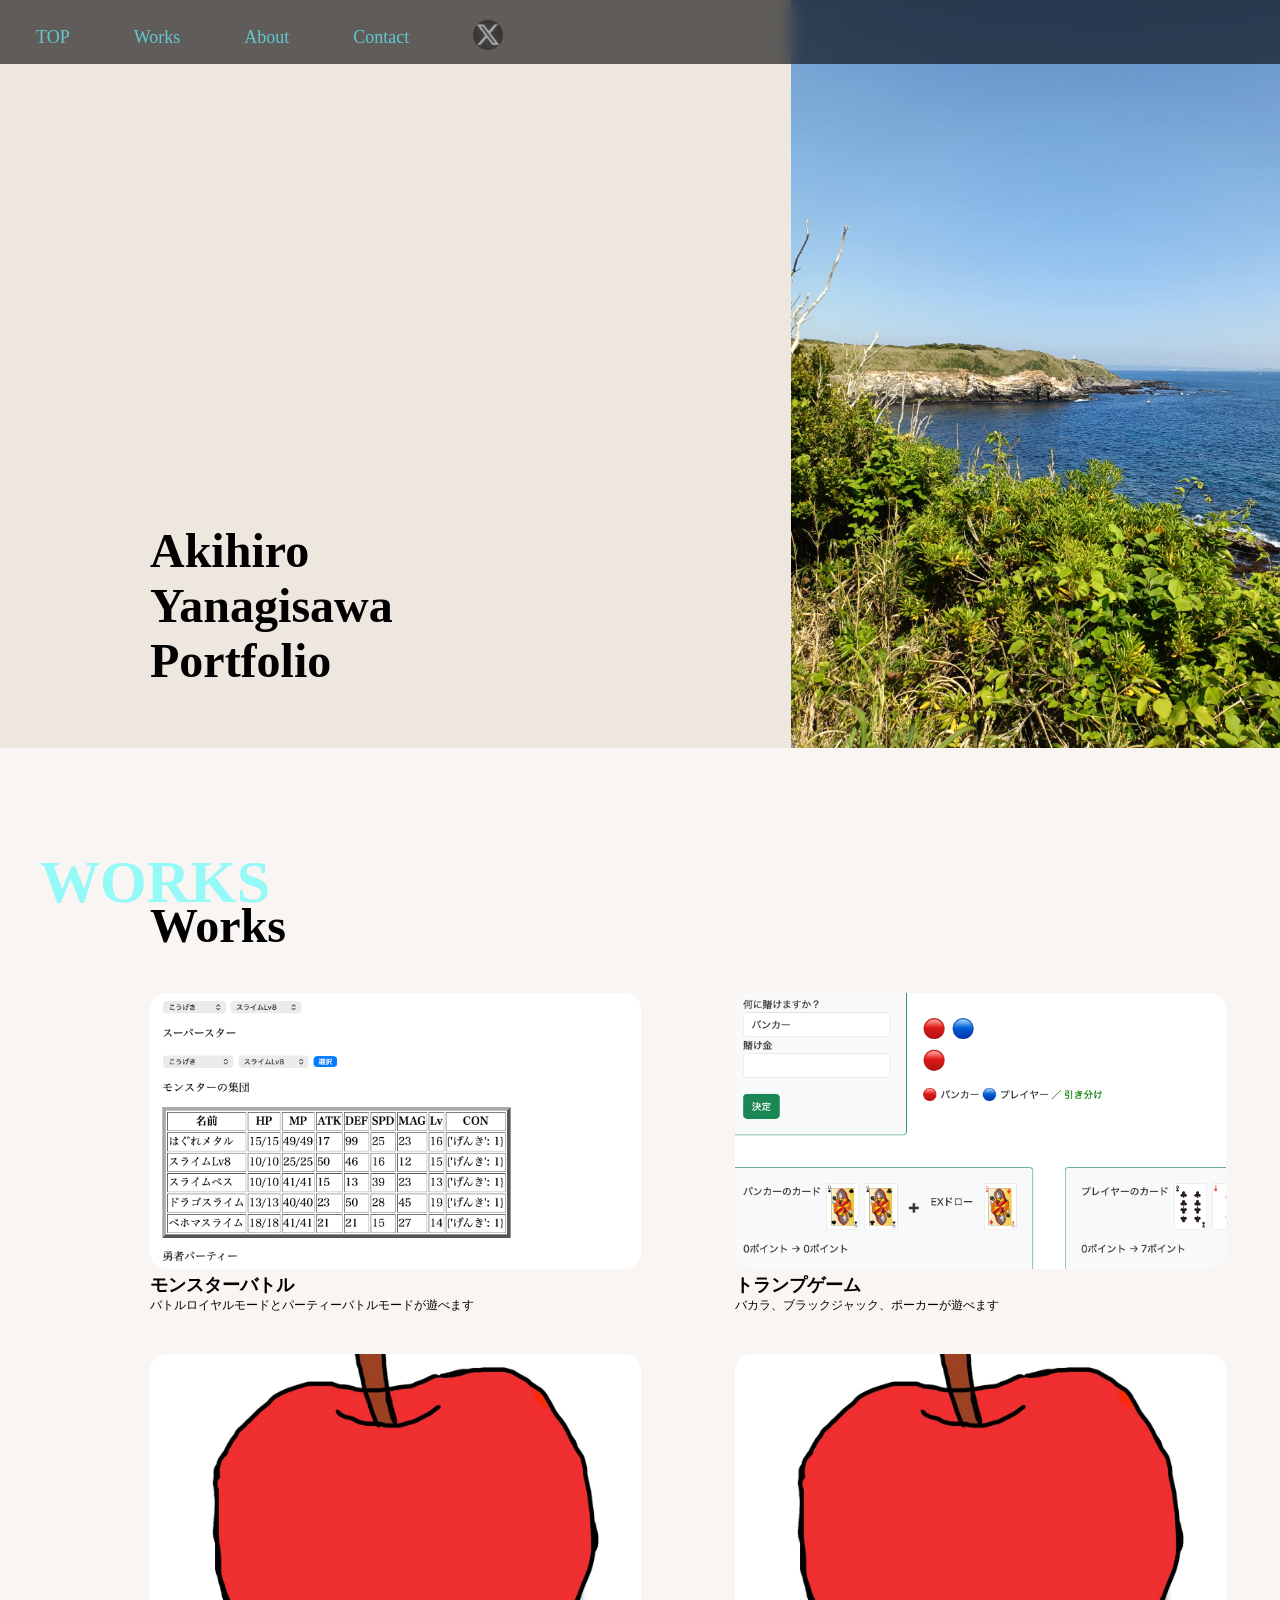
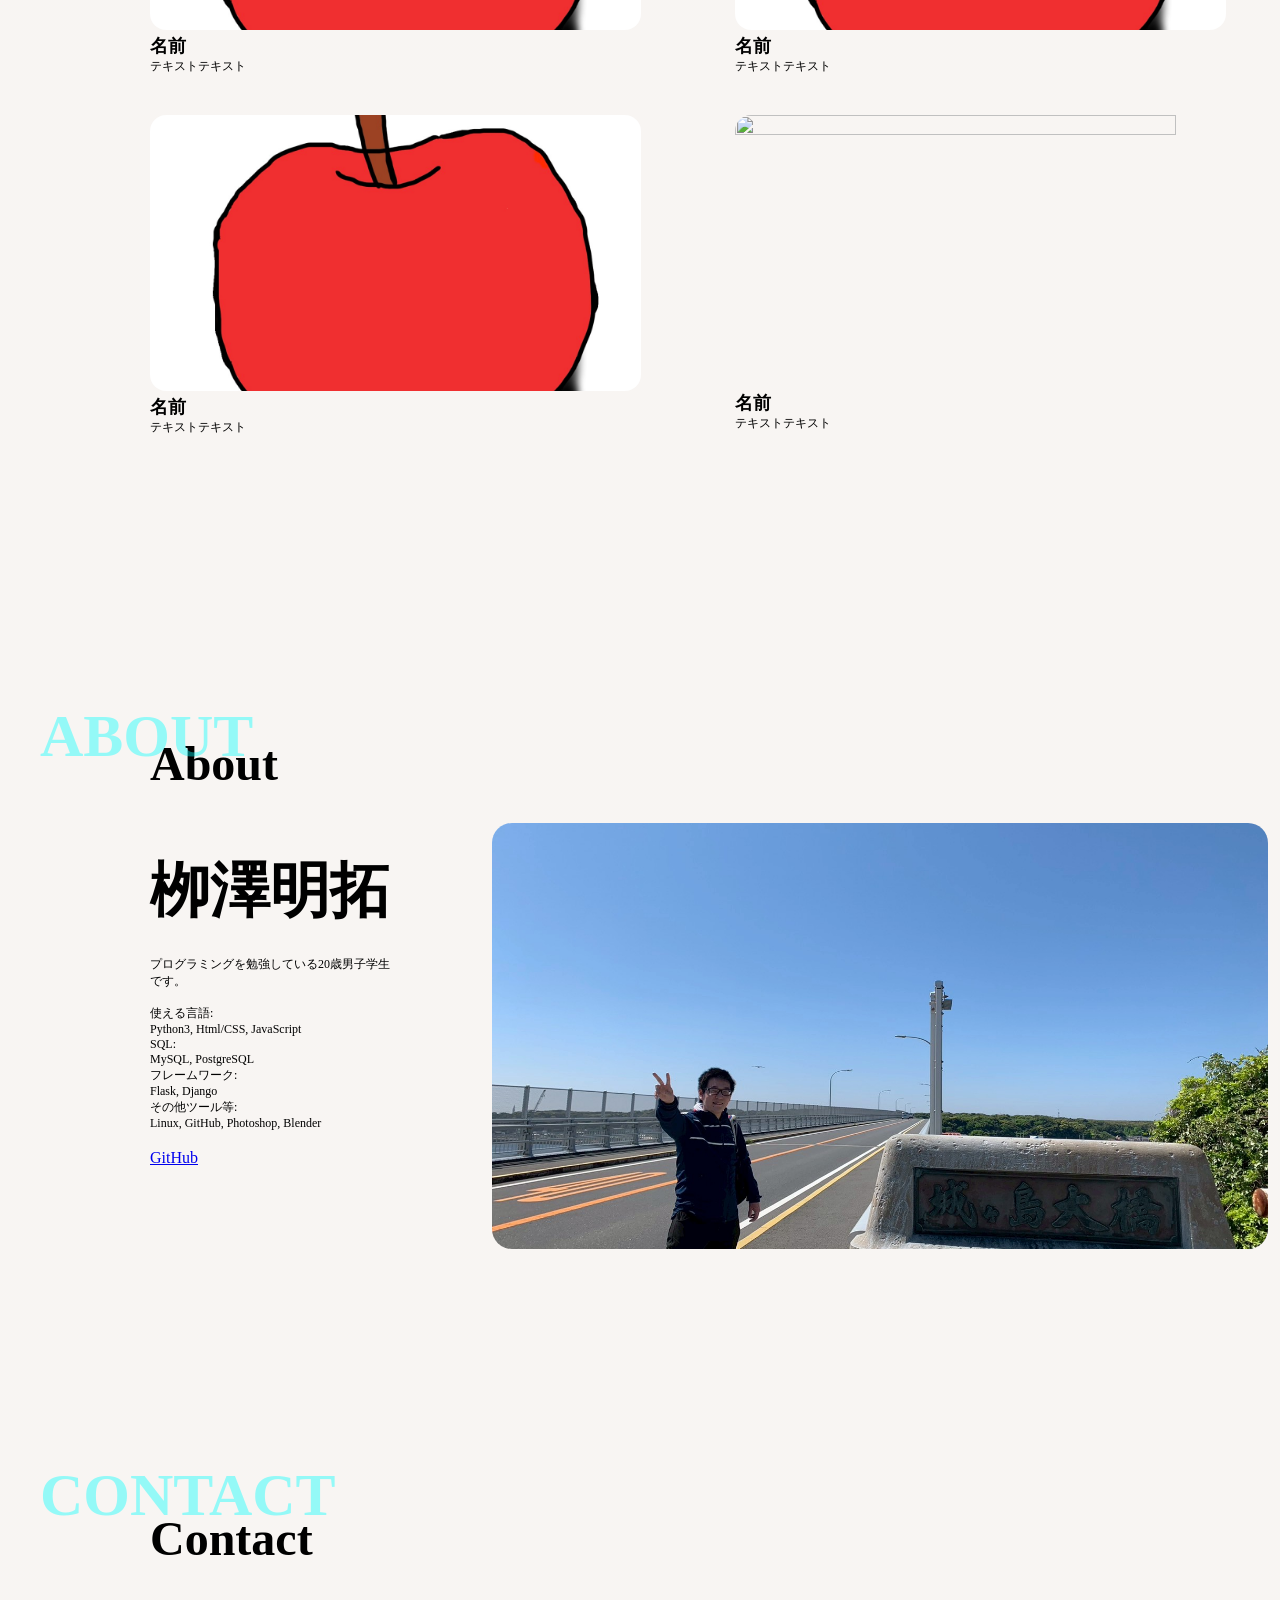
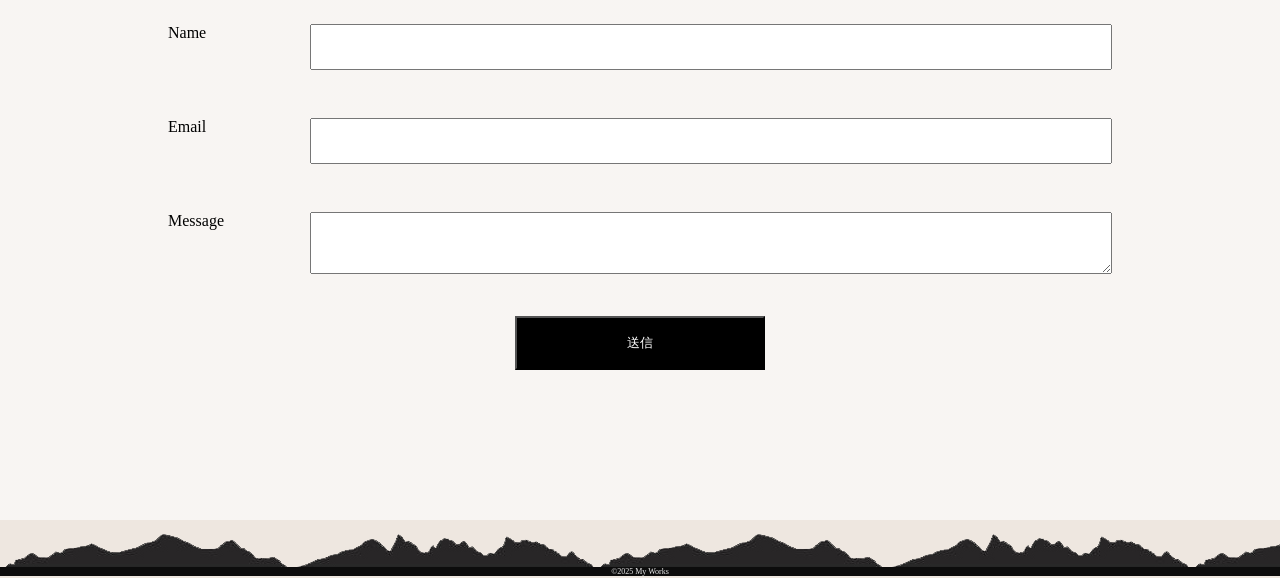
==== commit 6c04c561: "fix some content 2026/7/27/13:31" ====
--- a/index.html
+++ b/index.html
@@ -81,19 +81,20 @@
                 <div class="About-content fadeIn fadeIn-up scrollin">
                     <div class="About-content-text">
                         <h4>栁澤明拓</h4>
-                        <p id="catch">プログラミングを勉強している20歳男子学生です。</p>
-                        <p>
+                        <p id="catch">
                             プログラミングを勉強している20歳男子学生です。<br>
                             <br>
                             使える言語:<br>
-                            Python3, Html・CSS, JavaScript<br>
+                            Python3, Html/CSS, JavaScript<br>
                             SQL:<br>
-                            MySQL, SQLite, PostgreSQL<br>
+                            MySQL, PostgreSQL<br>
                             フレームワーク:<br>
                             Flask, Django<br>
                             その他ツール等:<br>
-                            GitHub, Photoshop, Blender
+                            Linux, GitHub, Photoshop, Blender
                         </p>
+                        <br>
+                        <a href="https://github.com/YA634">GitHub</a>
                     </div>
                     <img src="img/1747067233507.jpg" alt="">                
                 </div>
@@ -102,7 +103,7 @@
                 <h5>CONTACT</h5>
                 <h2>Contact</h2>
                 <div class="contact-inner">
-                    <form action="#" method="post">
+                    <form action="https://formspree.io/f/xkolqdnb" method="post">
                         <div class="contact-items">
                             <label for="name">Name</label>
                             <input type="text" name="name" id="name">
--- a/style.css
+++ b/style.css
@@ -283,7 +283,7 @@
 }
 
 .About-content{
-    padding-top: 100px;
+    padding-top: 20px;
     width: 100%;
     max-width: 1280px;
     display: flex;
@@ -371,6 +371,7 @@
     }
 }
 .contact-items{
+    padding-top: 20px;
     padding: 18px;
     width: 100%;
     display: flex;
